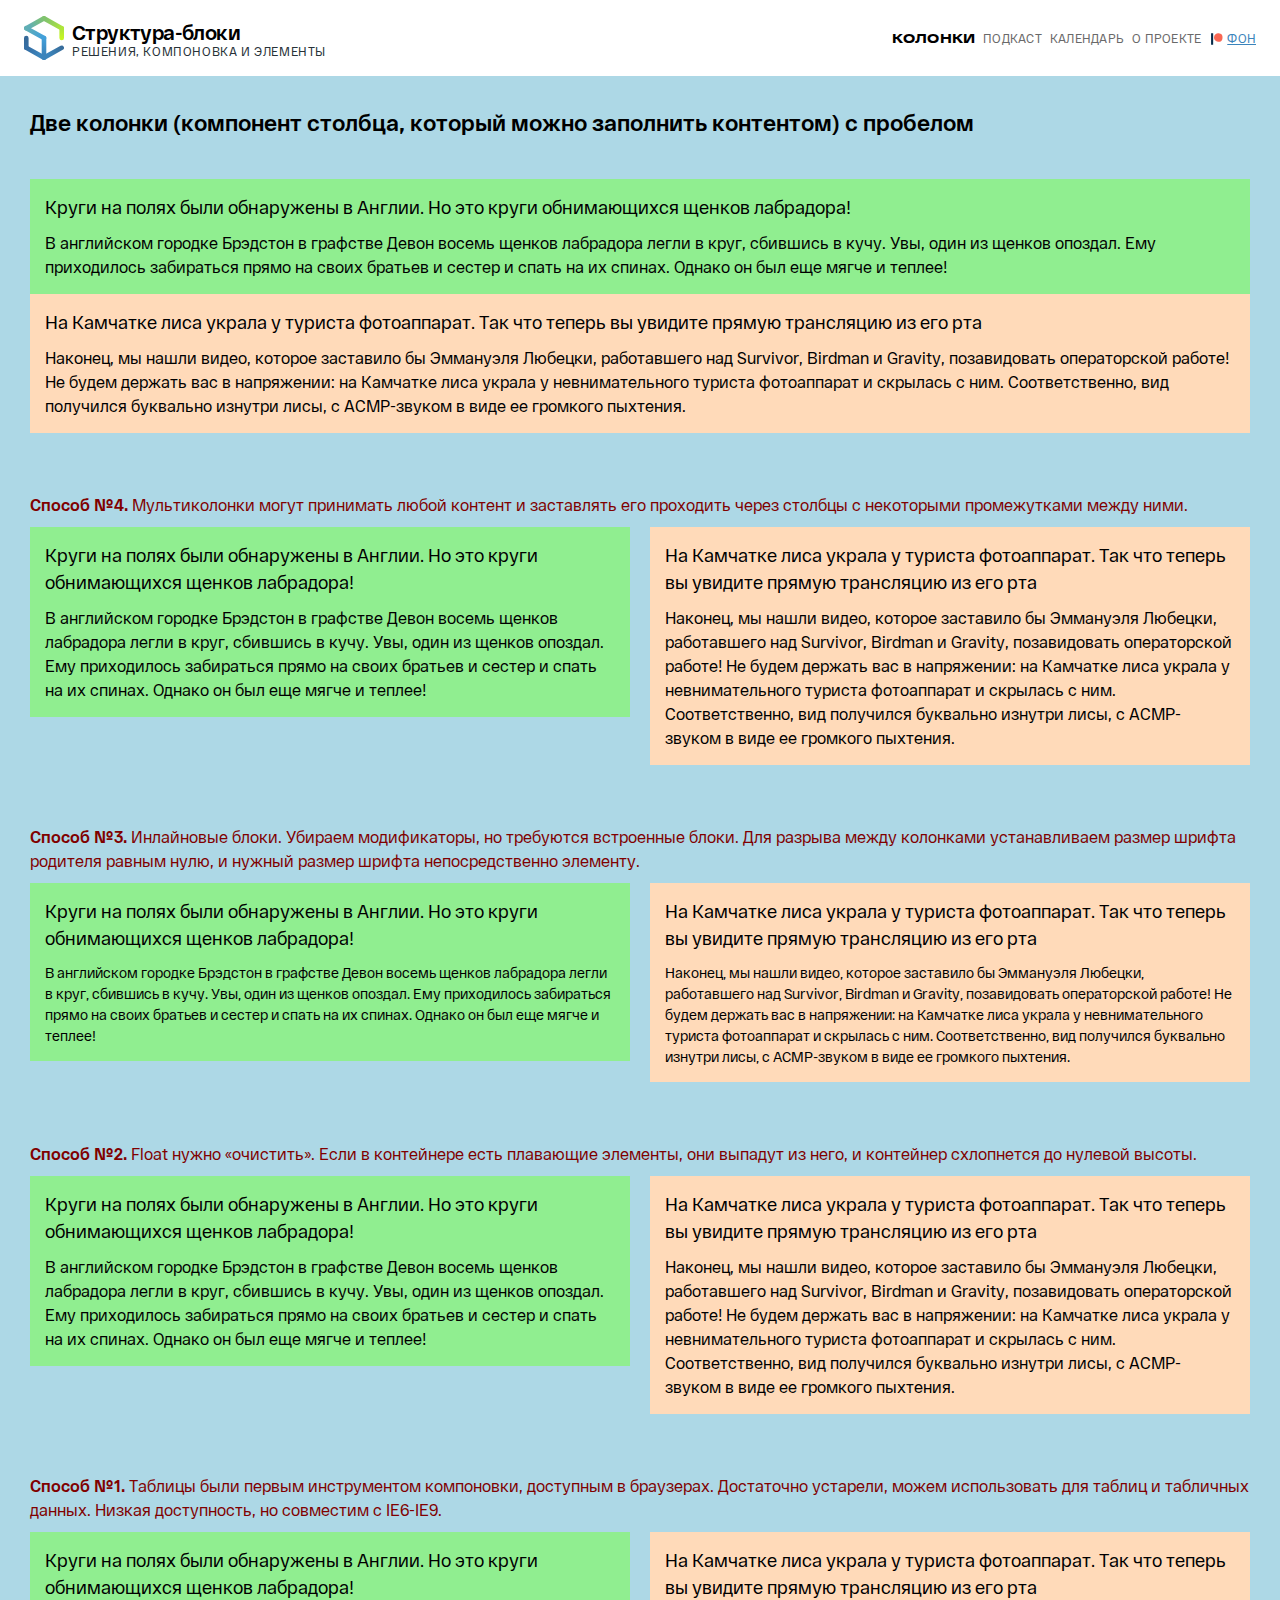
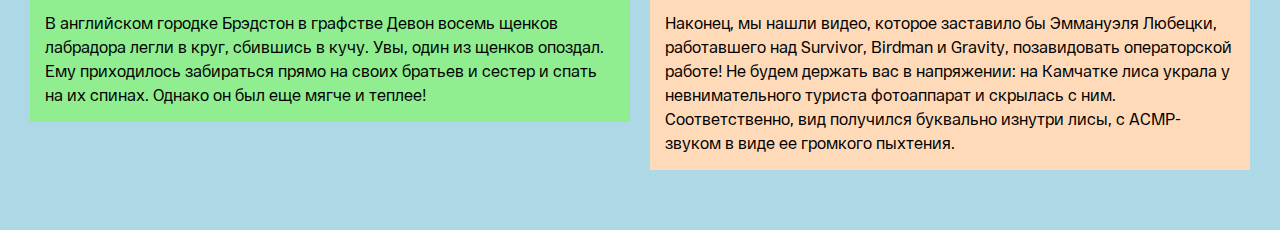
==== index.html @ 80baf955 "Add columns-multi" ====
<!DOCTYPE html>
<html lang="ru" class="page">

<head>
   <meta charset="UTF-8">
   <meta http-equiv="X-UA-Compatible" content="IE=edge">
   <meta name="viewport" content="width=device-width, initial-scale=1.0">
   <title>Структура и блоки</title>
   <link rel="stylesheet" href="./css/fonts.css">
   <link rel="stylesheet" href="./css/base.css">
   <link rel="stylesheet" href="./css/mobile.css" media="(max-width: 767.98px)">
   <link rel="stylesheet" href="./css/tablet.css" media="(min-width: 768px) and (max-width: 1023.98px)">
   <link rel="stylesheet" href="./css/desktop.css" media="(min-width: 1024px)">
</head>

<body class="page__body">
   <header class="header">
      <div class="header__logo logo">
         <img class="logo__image" src="images/logo.svg" width="40" height="44">
         <p class="logo__title">Структура-блоки</p>
         <p class="logo__tagline">Решения, компоновка и элементы</p>
      </div>
      <nav class="header__menu menu">
         <button class="menu__button menu__button--open" type="button" aria-expanded="false" aria-controls="menu__list">
            <svg class="menu__icon" aria-hidden="true" width="32" height="32">
               <use class="menu__icon-menu" href="images/sprite.svg#menu"></use>
               <use class="menu__icon-cross" href="images/sprite.svg#cross"></use>
            </svg>
         </button>
         <ul class="menu__list menu__list--open" id="menu__list" role="list">
            <li class="menu__item">
               <p class="menu__link menu__link--desc menu__link--inactive">Для мобильного меню используется сетка Grid (gap, выстраивание в колонку)
                  и абсолютное позиционирование (шапка и меню не мешают друг другу, z-index); контент скрывается тенью; иконка открытого и
                  закрытого меню из svg-sprite подключается двумя тегами "use"; капсулирование стилей на базовые и тип экрана (избегаем импорта, подгружаем только необходимые)</p>
            </li>
            <li class="menu__item">
               <a class="menu__link menu__link--current" href>Колонки</a>
            </li>
            <li class="menu__item">
               <a class="menu__link menu__link--inactive">Подкаст</a>
            </li>
            <li class="menu__item">
               <a class="menu__link menu__link--inactive">Календарь</a>
            </li>
            <li class="menu__item">
               <a class="menu__link menu__link--inactive">О проекте</a>
            </li>
            <li class="menu__item">
               <a class="menu__link menu__link--patreon" href>Фон</a>
            </li>
         </ul>
      </nav>
   </header>

   <section class="columns-section">
      <h2 class="columns-section__title title">Две колонки (компонент столбца, который можно заполнить контентом) с пробелом</h2>
      <div class="columns-section__box  box">
         <p class="box__description"></p>
         <div class="box__content columns">
            <div class="columns__item columns__item--first">
               <article class="news news--first">
                  <h4 class="news__title">Круги на полях были обнаружены в Англии. Но это круги обнимающихся щенков лабрадора!</h4>
                  <p class="news__lead">В английском городке Брэдстон в графстве Девон восемь щенков лабрадора легли в круг, сбившись в кучу. Увы, один из щенков опоздал. Ему приходилось забираться прямо на своих братьев и сестер и спать на их спинах. Однако он был еще мягче и теплее!</p>
               </article>
            </div>
            <div class="columns__item columns__item--second">
               <article class="news news--second">
                  <h4 class="news__title">На Камчатке лиса украла у туриста фотоаппарат. Так что теперь вы увидите прямую трансляцию из его рта</h4>
                  <p class="news__lead">Наконец, мы нашли видео, которое заставило бы Эммануэля Любецки, работавшего над Survivor, Birdman и Gravity, позавидовать операторской работе! Не будем держать вас в напряжении: на Камчатке лиса украла у невнимательного туриста фотоаппарат и скрылась с ним. Соответственно, вид получился буквально изнутри лисы, с АСМР-звуком в виде ее громкого пыхтения.</p>
               </article>
            </div>
         </div>
      </div>
      <div class="columns-section__box  box">
         <p class="box__description"><span>Способ №4.</span> Мультиколонки могут принимать любой контент и заставлять его проходить через столбцы с некоторыми промежутками между ними.</p>
         <div class="box__content columns-multi">
            <div class="columns-multi__item">
               <article class="news news--first">
                  <h4 class="news__title">Круги на полях были обнаружены в Англии. Но это круги обнимающихся щенков лабрадора!</h4>
                  <p class="news__lead">В английском городке Брэдстон в графстве Девон восемь щенков лабрадора легли в круг, сбившись в кучу. Увы, один из щенков опоздал. Ему приходилось забираться прямо на своих братьев и сестер и спать на их спинах. Однако он был еще мягче и теплее!</p>
               </article>
            </div>
            <div class="columns-multi__item">
               <article class="news news--second">
                  <h4 class="news__title">На Камчатке лиса украла у туриста фотоаппарат. Так что теперь вы увидите прямую трансляцию из его рта</h4>
                  <p class="news__lead">Наконец, мы нашли видео, которое заставило бы Эммануэля Любецки, работавшего над Survivor, Birdman и Gravity, позавидовать операторской работе! Не будем держать вас в напряжении: на Камчатке лиса украла у невнимательного туриста фотоаппарат и скрылась с ним. Соответственно, вид получился буквально изнутри лисы, с АСМР-звуком в виде ее громкого пыхтения.</p>
               </article>
            </div>
         </div>
      </div>
      <div class="columns-section__box  box">
         <p class="box__description"><span>Способ №3.</span> Инлайновые блоки. Убираем модификаторы, но требуются встроенные блоки. Для разрыва между колонками устанавливаем размер шрифта родителя равным нулю, и нужный размер шрифта непосредственно элементу.</p>
         <div class="box__content columns-inline">
            <div class="columns-inline__item">
               <article class="news news--first">
                  <h4 class="news__title">Круги на полях были обнаружены в Англии. Но это круги обнимающихся щенков лабрадора!</h4>
                  <p class="news__lead">В английском городке Брэдстон в графстве Девон восемь щенков лабрадора легли в круг, сбившись в кучу. Увы, один из щенков опоздал. Ему приходилось забираться прямо на своих братьев и сестер и спать на их спинах. Однако он был еще мягче и теплее!</p>
               </article>
            </div>
            <div class="columns-inline__item">
               <article class="news news--second">
                  <h4 class="news__title">На Камчатке лиса украла у туриста фотоаппарат. Так что теперь вы увидите прямую трансляцию из его рта</h4>
                  <p class="news__lead">Наконец, мы нашли видео, которое заставило бы Эммануэля Любецки, работавшего над Survivor, Birdman и Gravity, позавидовать операторской работе! Не будем держать вас в напряжении: на Камчатке лиса украла у невнимательного туриста фотоаппарат и скрылась с ним. Соответственно, вид получился буквально изнутри лисы, с АСМР-звуком в виде ее громкого пыхтения.</p>
               </article>
            </div>
         </div>
      </div>
      <div class="columns-section__box  box">
         <p class="box__description"><span>Способ №2.</span> Float нужно «очистить». Если в контейнере есть плавающие элементы, они выпадут из него, и контейнер схлопнется до нулевой высоты.</p>
         <div class="box__content columns-float">
            <div class="columns-float__item columns-float__item--first">
               <article class="news news--first">
                  <h4 class="news__title">Круги на полях были обнаружены в Англии. Но это круги обнимающихся щенков лабрадора!</h4>
                  <p class="news__lead">В английском городке Брэдстон в графстве Девон восемь щенков лабрадора легли в круг, сбившись в кучу. Увы, один из щенков опоздал. Ему приходилось забираться прямо на своих братьев и сестер и спать на их спинах. Однако он был еще мягче и теплее!</p>
               </article>
            </div>
            <div class="columns-float__item columns-float__item--second">
               <article class="news news--second">
                  <h4 class="news__title">На Камчатке лиса украла у туриста фотоаппарат. Так что теперь вы увидите прямую трансляцию из его рта</h4>
                  <p class="news__lead">Наконец, мы нашли видео, которое заставило бы Эммануэля Любецки, работавшего над Survivor, Birdman и Gravity, позавидовать операторской работе! Не будем держать вас в напряжении: на Камчатке лиса украла у невнимательного туриста фотоаппарат и скрылась с ним. Соответственно, вид получился буквально изнутри лисы, с АСМР-звуком в виде ее громкого пыхтения.</p>
               </article>
            </div>
         </div>
      </div>
      <div class="columns-section__box box">
         <p class="box__description"><span>Способ №1.</span> Таблицы были первым инструментом компоновки, доступным в браузерах. Достаточно устарели, можем использовать для таблиц и табличных данных. Низкая доступность, но совместим с IE6-IE9.</p>
         <table class="box__content columns-table">
            <tr>
               <td class="columns-table__item columns-table__item--first">
                  <!-- Left -->
                  <article class="news news--first">
                     <h4 class="news__title">Круги на полях были обнаружены в Англии. Но это круги обнимающихся щенков лабрадора!</h4>
                     <p class="news__lead">В английском городке Брэдстон в графстве Девон восемь щенков лабрадора легли в круг, сбившись в кучу. Увы, один из щенков опоздал. Ему приходилось забираться прямо на своих братьев и сестер и спать на их спинах. Однако он был еще мягче и теплее!</p>
                  </article>
               </td>
               <td class="columns-table__item columns-table__item--second">
                  <!-- Right -->
                  <article class="news news--second">
                     <h4 class="news__title">На Камчатке лиса украла у туриста фотоаппарат. Так что теперь вы увидите прямую трансляцию из его рта</h4>
                     <p class="news__lead">Наконец, мы нашли видео, которое заставило бы Эммануэля Любецки, работавшего над Survivor, Birdman и Gravity, позавидовать операторской работе! Не будем держать вас в напряжении: на Камчатке лиса украла у невнимательного туриста фотоаппарат и скрылась с ним. Соответственно, вид получился буквально изнутри лисы, с АСМР-звуком в виде ее громкого пыхтения.</p>
                  </article>
               </td>
            </tr>
         </table>
      </div>
   </section>

   <script>
      (() => {
         const menuButton = document.querySelector('.menu__button');
         const menuList = document.querySelector('.menu__list');

         menuButton.addEventListener('click', () => {
            let expanded = menuButton.getAttribute('aria-expanded') === 'true' || 'false';
            menuButton.setAttribute('aria-expanded', !expanded);
            menuButton.classList.toggle('menu__button--open');
            menuList.classList.toggle('menu__list--open');
         });
      })();
   </script>
</body>

</html>
---- css/fonts.css ----
/* Dewi Regular (Latin) */

@font-face {
   font-family: 'Dewi';
   font-style: normal;
   font-weight: normal;
   font-display: swap;
   src: url('../fonts/dewi/regular-latin.woff2') format('woff2');
   unicode-range: U+0000-00FF, U+0131, U+0152-0153, U+02BB-02BC, U+02C6, U+02DA, U+02DC, U+2000-206F, U+2074, U+20AC, U+2122, U+2191, U+2193, U+2212, U+2215, U+FEFF, U+FFFD;
}

/* Dewi Regular (Latin Extended) */

@font-face {
   font-family: 'Dewi';
   font-style: normal;
   font-weight: normal;
   font-display: swap;
   src: url('../fonts/dewi/regular-latin-extended.woff2') format('woff2');
   unicode-range: U+0100-024F, U+0259, U+1E00-1EFF, U+2020, U+20A0-20AB, U+20AD-20CF, U+2113, U+2C60-2C7F, U+A720-A7FF;
}

/* Dewi Regular (Cyrillic) */

@font-face {
   font-family: 'Dewi';
   font-style: normal;
   font-weight: normal;
   font-display: swap;
   src: url('../fonts/dewi/regular-cyrillic.woff2') format('woff2');
   unicode-range: U+0400-045F, U+0490-0491, U+04B0-04B1, U+2116;
}

/* Dewi Bold (Latin) */

@font-face {
   font-family: 'Dewi';
   font-style: normal;
   font-weight: bold;
   font-display: swap;
   src: url('../fonts/dewi/bold-latin.woff2') format('woff2');
   unicode-range: U+0000-00FF, U+0131, U+0152-0153, U+02BB-02BC, U+02C6, U+02DA, U+02DC, U+2000-206F, U+2074, U+20AC, U+2122, U+2191, U+2193, U+2212, U+2215, U+FEFF, U+FFFD;
}

/* Dewi Bold (Latin Extended) */

@font-face {
   font-family: 'Dewi';
   font-style: normal;
   font-weight: bold;
   font-display: swap;
   src: url('../fonts/dewi/bold-latin-extended.woff2') format('woff2');
   unicode-range: U+0100-024F, U+0259, U+1E00-1EFF, U+2020, U+20A0-20AB, U+20AD-20CF, U+2113, U+2C60-2C7F, U+A720-A7FF;
}

/* Dewi Bold (Cyrillic) */

@font-face {
   font-family: 'Dewi';
   font-style: normal;
   font-weight: bold;
   font-display: swap;
   src: url('../fonts/dewi/bold-cyrillic.woff2') format('woff2');
   unicode-range: U+0400-045F, U+0490-0491, U+04B0-04B1, U+2116;
}

/* Dewi Italic (Latin) */

@font-face {
   font-family: 'Dewi';
   font-style: italic;
   font-weight: normal;
   font-display: swap;
   src: url('../fonts/dewi/italic-latin.woff2') format('woff2');
   unicode-range: U+0000-00FF, U+0131, U+0152-0153, U+02BB-02BC, U+02C6, U+02DA, U+02DC, U+2000-206F, U+2074, U+20AC, U+2122, U+2191, U+2193, U+2212, U+2215, U+FEFF, U+FFFD;
}

/* Dewi Italic (Latin Extended) */

@font-face {
   font-family: 'Dewi';
   font-style: italic;
   font-weight: normal;
   font-display: swap;
   src: url('../fonts/dewi/italic-latin-extended.woff2') format('woff2');
   unicode-range: U+0100-024F, U+0259, U+1E00-1EFF, U+2020, U+20A0-20AB, U+20AD-20CF, U+2113, U+2C60-2C7F, U+A720-A7FF;
}

/* Dewi Italic (Cyrillic) */

@font-face {
   font-family: 'Dewi';
   font-style: italic;
   font-weight: normal;
   font-display: swap;
   src: url('../fonts/dewi/italic-cyrillic.woff2') format('woff2');
   unicode-range: U+0400-045F, U+0490-0491, U+04B0-04B1, U+2116;
}

/* Dewi Expanded Regular (Latin) */

@font-face {
   font-family: 'Dewi Expanded';
   font-style: normal;
   font-weight: normal;
   font-display: swap;
   src: url('../fonts/dewi-expanded/regular-latin.woff2') format('woff2');
   unicode-range: U+0000-00FF, U+0131, U+0152-0153, U+02BB-02BC, U+02C6, U+02DA, U+02DC, U+2000-206F, U+2074, U+20AC, U+2122, U+2191, U+2193, U+2212, U+2215, U+FEFF, U+FFFD;
}

/* Dewi Expanded Regular (Latin Extended) */

@font-face {
   font-family: 'Dewi Expanded';
   font-style: normal;
   font-weight: normal;
   font-display: swap;
   src: url('../fonts/dewi-expanded/regular-latin-extended.woff2') format('woff2');
   unicode-range: U+0100-024F, U+0259, U+1E00-1EFF, U+2020, U+20A0-20AB, U+20AD-20CF, U+2113, U+2C60-2C7F, U+A720-A7FF;
}

/* Dewi Expanded Regular (Cyrillic) */

@font-face {
   font-family: 'Dewi Expanded';
   font-style: normal;
   font-weight: normal;
   font-display: swap;
   src: url('../fonts/dewi-expanded/regular-cyrillic.woff2') format('woff2');
   unicode-range: U+0400-045F, U+0490-0491, U+04B0-04B1, U+2116;
}

/* Dewi Expanded Bold (Latin) */

@font-face {
   font-family: 'Dewi Expanded';
   font-style: normal;
   font-weight: bold;
   font-display: swap;
   src: url('../fonts/dewi-expanded/bold-latin.woff2') format('woff2');
   unicode-range: U+0000-00FF, U+0131, U+0152-0153, U+02BB-02BC, U+02C6, U+02DA, U+02DC, U+2000-206F, U+2074, U+20AC, U+2122, U+2191, U+2193, U+2212, U+2215, U+FEFF, U+FFFD;
}

/* Dewi Expanded Bold (Latin Extended) */

@font-face {
   font-family: 'Dewi Expanded';
   font-style: normal;
   font-weight: bold;
   font-display: swap;
   src: url('../fonts/dewi-expanded/bold-latin.woff2') format('woff2');
   unicode-range: U+0100-024F, U+0259, U+1E00-1EFF, U+2020, U+20A0-20AB, U+20AD-20CF, U+2113, U+2C60-2C7F, U+A720-A7FF;
}

/* Dewi Expanded Bold (Cyrillic) */

@font-face {
   font-family: 'Dewi Expanded';
   font-style: normal;
   font-weight: bold;
   font-display: swap;
   src: url('../fonts/dewi-expanded/bold-cyrillic.woff2') format('woff2');
   unicode-range: U+0400-045F, U+0490-0491, U+04B0-04B1, U+2116;
}

/* Rostin Regular (Latin) */

@font-face {
   font-family: 'Rostin';
   font-style: normal;
   font-weight: normal;
   font-display: swap;
   src: url('../fonts/rostin/regular-latin.woff2') format('woff2');
   unicode-range: U+0000-00FF, U+0131, U+0152-0153, U+02BB-02BC, U+02C6, U+02DA, U+02DC, U+2000-206F, U+2074, U+20AC, U+2122, U+2191, U+2193, U+2212, U+2215, U+FEFF, U+FFFD;
}

/* Rostin Regular (Latin Extended) */

@font-face {
   font-family: 'Rostin';
   font-style: normal;
   font-weight: normal;
   font-display: swap;
   src: url('../fonts/rostin/regular-latin-extended.woff2') format('woff2');
   unicode-range: U+0100-024F, U+0259, U+1E00-1EFF, U+2020, U+20A0-20AB, U+20AD-20CF, U+2113, U+2C60-2C7F, U+A720-A7FF;
}

/* Rostin Regular (Cyrillic) */

@font-face {
   font-family: 'Rostin';
   font-style: normal;
   font-weight: normal;
   font-display: swap;
   src: url('../fonts/rostin/regular-cyrillic.woff2') format('woff2');
   unicode-range: U+0400-045F, U+0490-0491, U+04B0-04B1, U+2116;
}
---- css/base.css ----
/* Обнуление и общие стили */
*,
*::after,
*::before {
   padding: 0;
   margin: 0;
   border: 0;
   box-sizing: border-box;
}

ul[role='list'],
ol[role='list'] {
   list-style: none;
}

h1,
h2,
h3,
h4,
h5,
h6 {
   font: inherit;
   /* Избегаем переполнения текста, разрешаем жесткий перенос */
   overflow-wrap: break-word;
}

p {
   overflow-wrap: break-word;
   /* используем дефисы */
   /* hyphens: auto; */
}

a {
   font: inherit;
   color: inherit;
}

a,
a:visited,
a:hover {
   /* text-decoration: none; */
}

:focus,
:active,
a:focus,
a:active {
   outline: none;
}

nav,
footer,
header,
aside {
   display: block;
}

input,
button,
textarea,
select {
   font: inherit;
   color: inherit;
   background-color: transparent;
}

input::-ms-clear {
   display: none;
}

img,
picture,
video,
canvas,
svg {
   display: block;
   max-width: 100%;
   height: auto;
}

img {
   vertical-align: top;
}

button,
input[type="submit"] {
   display: inline-block;
   box-shadow: none;
   background-color: transparent;
   background: none;
   cursor: pointer;
}

button,
label {
   cursor: pointer;
}

button::-moz-focus-inner {
   padding: 0;
   border: 0;
}

.page,
.page__body {
   height: 100%;
}

.page {
   /* Управление высотой строки, критерии WCAG для «основного» текста (см. стр.11) */
   /* line-height: calc(1em + 0.5rem); */
   line-height: 1.5;
   /* Улучшить рендеринг текста (отключаем субпиксельное сглаживание в Chrome и Safari) */
   -webkit-font-smoothing: antialiased;

   font-family: 'Dewi', sans-serif;
   font-weight: 400;
}

.page:focus-within {
   scroll-behavior: smooth;
}

/* .page__body {
  padding: 0px 15px;
   font-size: 16px;
   background-color: rgb(247, 239, 233);
   color: #2e2f34;
} */

/* body._lock {
   overflow: hidden;
} */

/* если нужно скрыть объект, но оставить доступным для скрин-ридеров */
/* .visually-hidden {
   position: absolute;
   width: 1px;
   height: 1px;
   margin: -1px;
   padding: 0;
   overflow: hidden;
   bottom: 0;
   clip: rect(0 0 0 0);
} /*

/* .hide {
   display: none;
} /*

/* .wrapper {
   min-height: 100%;
   overflow: hidden;
   display: flex;
   flex-direction: column;
} */

/* [class*="__container"] {
   max-width: 1190px;
   margin: 0 auto;
   padding: 0px 15px;
} */

/* Переменные */

:root {
   --basic-black: #000000;
   --basic-dark: #273238;
   --basic-semi-light: #696969;
   --basic-neutral: #b1b3b6;
   --basic-light: #e9eaeb;
   --basic-white: #ffffff;

   --special-extra-dark: #386d9b;
   --special-dark: #3b84bb;
   --special-dark-10a: rgb(59, 132, 187, 0.1);
   --special-semi-dark: #42a8da;
   --special-neutral: #61afb4;
   --special-semi-light: #81c36d;
   --special-light: #afe63a;
   --special-extra-light: #c6f523;
}

/* Базовые стили элементов */
.header {
   padding-top: 16px;
   padding-bottom: 16px;
   display: grid;
}

/* =------ logo --------------------------------------= */
.logo {
   display: grid;
   grid-template-columns: min-content 1fr;
   column-gap: 8px;
   line-height: 1;
}

.logo__image {
   width: 40px;
   height: 44px;
   max-width: none;
}

.logo__title {
   font-weight: 700;
   font-size: 20px;
   letter-spacing: -0.03em;
   color: var(--basic-black, #000000);
}

.logo__tagline {
   font-size: 12px;
   letter-spacing: 0.05em;
   text-transform: uppercase;
   color: var(--basic-dark, #273238);
}

/* =------ nav --------------------------------------= */
.menu__list {
   font-size: 12px;
}

.menu__item {
   letter-spacing: 0.02em;
   text-transform: uppercase;
}

.menu__link {
   color: var(--special-dark, #3B84BB);
}

.menu__link:hover {
   text-decoration-line: underline;
   color: var(--special-neutral, #61AFB4);
}

.menu__link--desc {
   display: none;
   text-transform: none;
   cursor: none;
   pointer-events: none;
}

.menu__link--current {
   font-family: 'Dewi Expanded', sans-serif;
   font-weight: 900;
   text-decoration: none;
   color: var(--basic-black, #000000);
}

.menu__link--inactive {
   color: var(--basic-semi-light, #696969);
}

.menu__link--patreon {
   position: relative;
   padding-left: 18px;
}

.menu__link--patreon::before {
   margin-top: 2px;
   position: absolute;
   margin-left: -18px;
   width: 16px;
   height: 16px;
   content: url('../../images/patreon.svg');
}

/* =------ title --------------------------------------= */
.title {
   padding: 15px;
   font-size: 22px;
   font-weight: 700;
}

/* =------ news --------------------------------------= */

.news {}

.news--first {
   background-color: lightgreen;
}

.news__title {
   padding: 15px 15px 10px;
   font-size: 18px;
}

.news__lead {
   padding: 0 15px 15px;
}

.news--second {
   background-color: peachpuff;
}

@media (width > 736px) {
   .logo__image {
      grid-row: span 2;
   }

   .logo__title {
      align-self: end;
   }

   .logo__tagline {
      align-self: center;
   }

   .menu__button {
      display: none;
   }

   .menu__list {
      display: grid;
      grid-auto-flow: column;
      column-gap: 8px;
   }

   .header {
      padding-left: 24px;
      padding-right: 24px;
      grid-template-columns: max-content max-content;
      justify-content: space-between;
   }

   .header__menu {
      align-self: center;
   }
}

/* ======= COLUMNS-SECTION ===================================================================================== */
.columns-section {
   margin: auto;
   padding: 15px;
   background-color: lightblue;
}

.columns-section__title {}

.columns-section__box {
   margin-bottom: 30px;
}

.columns-section__box {}

.box {
   padding: 15px;
}

.box__description {
   margin-bottom: 10px;
   color: maroon;
}

.box__description span {
   font-weight: 700;
}

.box__content {}

.columns {}

.columns__item {}

.columns__item--first {}

.columns__item--second {}

/* =------ columns-multi --------------------------------------= */
.columns-multi {
   columns: 2;
   column-gap: 20px;
}

.columns-multi__item {
   /* чтобы контент не перетекал из одного столбца в другой */
   break-inside: avoid;
}

/* =------ columns-inline --------------------------------------= */
.columns-inline {
   word-spacing: 20px;
   font-size: 0;
}

.columns-inline__item {
   display: inline-block;
   width: calc(50% - 10px);
   vertical-align: top;
   word-spacing: normal;
   font-size: 14px;
}

/* =------ columns-float --------------------------------------= */
.columns-float {
   /* overflow: hidden; содержимое может обрезаться*/
   display: flow-root;
}

.columns-float__item {
   width: calc(50% - 10px);
}

.columns-float__item--first {
   float: left;
}

.columns-float__item--second {
   float: right;
}

/* =------ columns-table --------------------------------------= */

.columns-table {
   border-collapse: collapse;
}

.columns-table__item {
   width: 50%;
   vertical-align: top;
}

.columns-table__item--first {
   padding-right: 10px;
}

.columns-table__item--second {
   padding-left: 10px;
}
---- css/mobile.css ----
@media (width <=736px) {
   .menu {
      display: grid;
   }

   .menu__button {
      margin-top: 24px;
      margin-right: 16px;
      justify-self: end;
      z-index: 1;
   }

   .menu__icon {
      stroke: var(--basic-black, #000000);
   }

   .menu__icon:hover {
      stroke: var(--special-neutral, #61afb4);
   }

   .menu__icon-menu,
   .menu__link--desc,
   .menu__button--open .menu__icon-cross {
      display: block;
   }

   .menu__icon-cross,
   .menu__button--open .menu__icon-menu {
      display: none;
   }

   .menu__list {
      padding: 12px 64px 24px;
      display: none;
      row-gap: 8px;
      background-color: var(--basic-white, #fff);
      box-shadow: 0 50vh 0 50vh var(--special-dark-10a, rgb(59, 132, 187, 0.1));
   }

   .menu__list--open {
      display: grid;
   }

   .menu__link--patreon {
      margin-left: -18px;
   }

   .header {
      padding-left: 16px;
      padding-right: 16px;
   }

   .header__menu {
      position: absolute;
      top: 0;
      left: 0;
      right: 0;
   }

   .header__logo {
      z-index: 1;
   }
}

@media (width <=736px) {
   .logo__title {
      align-self: center;
   }

   .logo__tagline {
      display: none;
   }
}
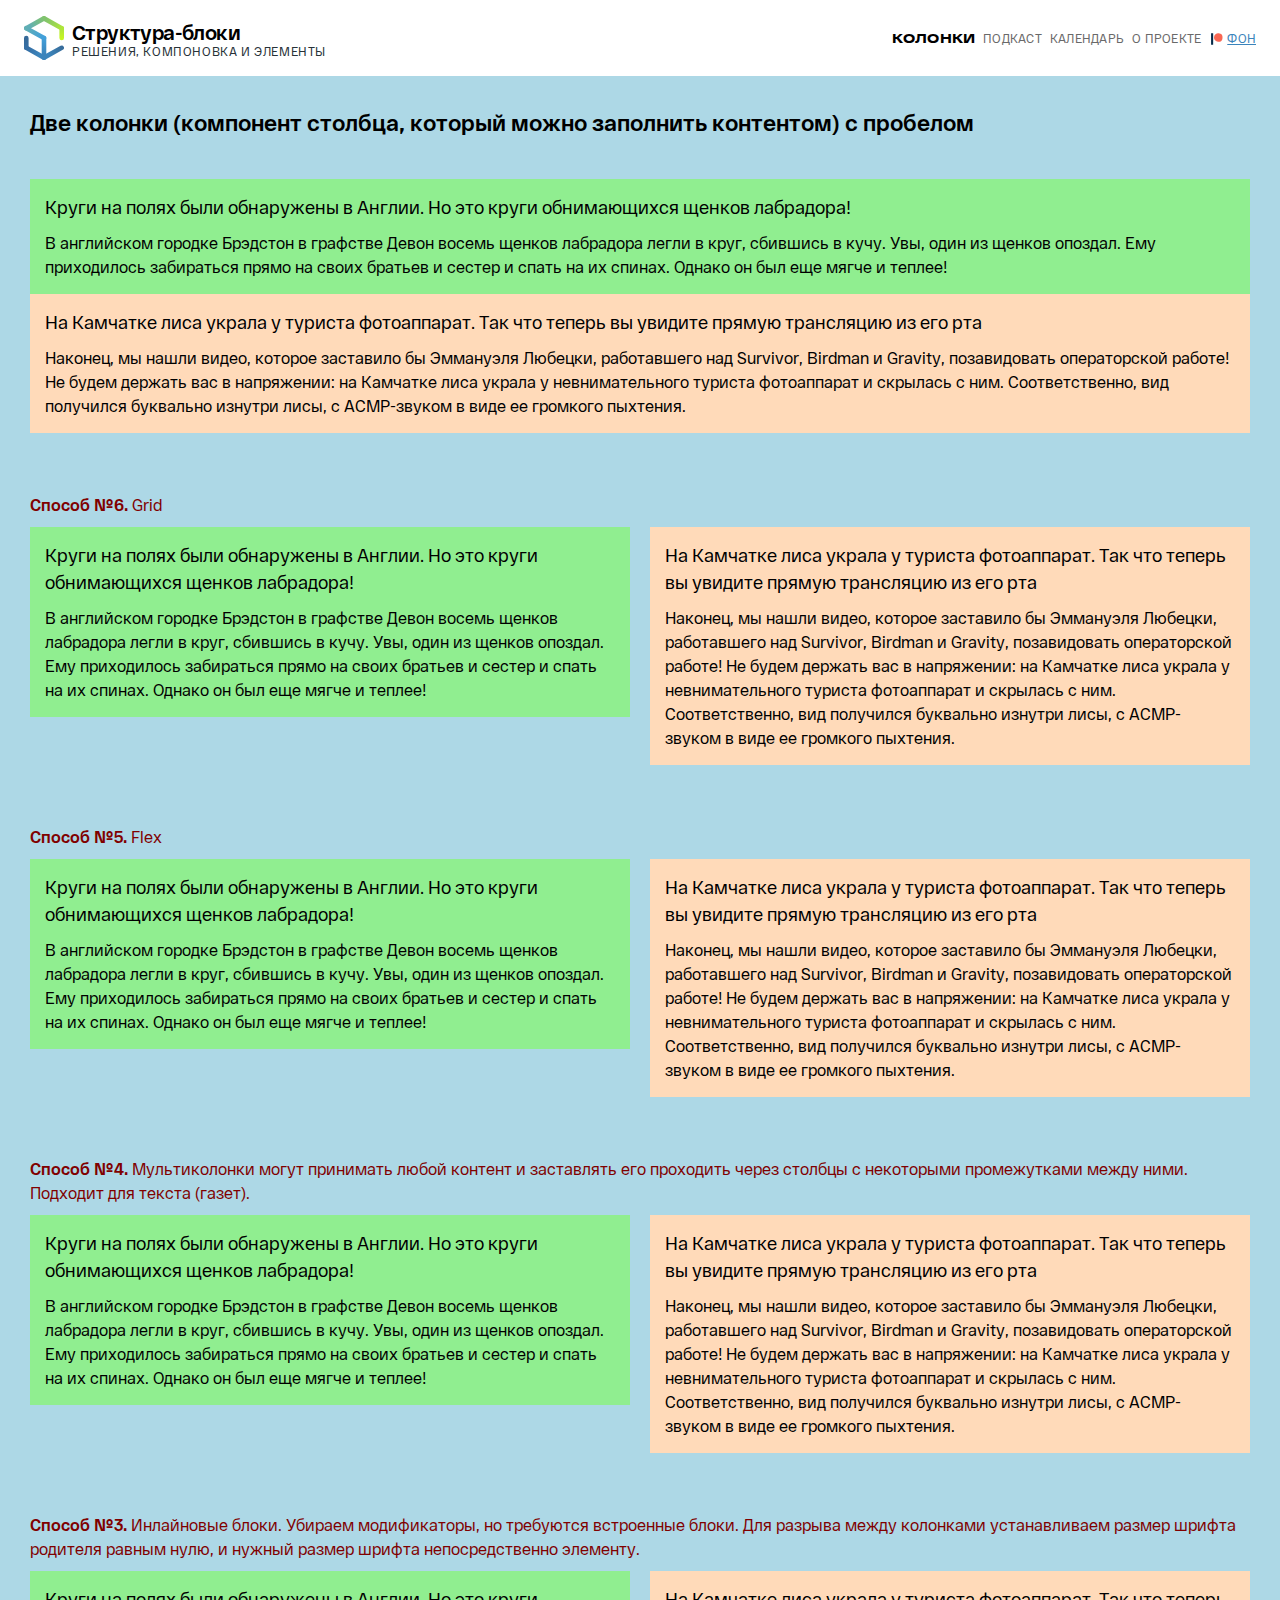
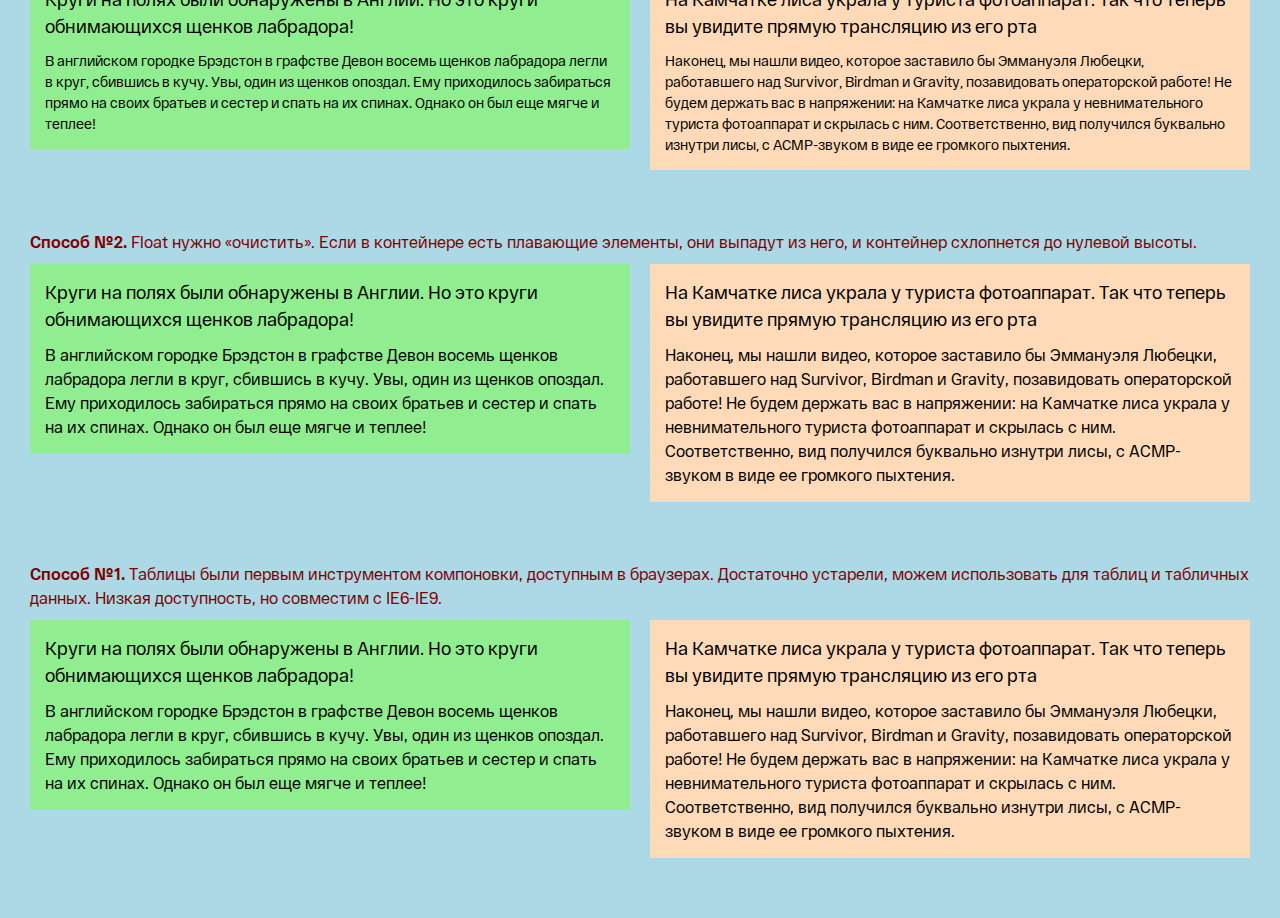
==== commit 9c2c331c: "Add columns-flex, columns-grid" ====
--- a/index.html
+++ b/index.html
@@ -72,7 +72,41 @@
          </div>
       </div>
       <div class="columns-section__box  box">
-         <p class="box__description"><span>Способ №4.</span> Мультиколонки могут принимать любой контент и заставлять его проходить через столбцы с некоторыми промежутками между ними.</p>
+         <p class="box__description"><span>Способ №6.</span> Grid </p>
+         <div class="box__content columns-flex">
+            <div class="columns-flex__item">
+               <article class="news news--first">
+                  <h4 class="news__title">Круги на полях были обнаружены в Англии. Но это круги обнимающихся щенков лабрадора!</h4>
+                  <p class="news__lead">В английском городке Брэдстон в графстве Девон восемь щенков лабрадора легли в круг, сбившись в кучу. Увы, один из щенков опоздал. Ему приходилось забираться прямо на своих братьев и сестер и спать на их спинах. Однако он был еще мягче и теплее!</p>
+               </article>
+            </div>
+            <div class="columns-flex__item">
+               <article class="news news--second">
+                  <h4 class="news__title">На Камчатке лиса украла у туриста фотоаппарат. Так что теперь вы увидите прямую трансляцию из его рта</h4>
+                  <p class="news__lead">Наконец, мы нашли видео, которое заставило бы Эммануэля Любецки, работавшего над Survivor, Birdman и Gravity, позавидовать операторской работе! Не будем держать вас в напряжении: на Камчатке лиса украла у невнимательного туриста фотоаппарат и скрылась с ним. Соответственно, вид получился буквально изнутри лисы, с АСМР-звуком в виде ее громкого пыхтения.</p>
+               </article>
+            </div>
+         </div>
+      </div>
+      <div class="columns-section__box  box">
+         <p class="box__description"><span>Способ №5.</span> Flex </p>
+         <div class="box__content columns-flex">
+            <div class="columns-flex__item">
+               <article class="news news--first">
+                  <h4 class="news__title">Круги на полях были обнаружены в Англии. Но это круги обнимающихся щенков лабрадора!</h4>
+                  <p class="news__lead">В английском городке Брэдстон в графстве Девон восемь щенков лабрадора легли в круг, сбившись в кучу. Увы, один из щенков опоздал. Ему приходилось забираться прямо на своих братьев и сестер и спать на их спинах. Однако он был еще мягче и теплее!</p>
+               </article>
+            </div>
+            <div class="columns-flex__item">
+               <article class="news news--second">
+                  <h4 class="news__title">На Камчатке лиса украла у туриста фотоаппарат. Так что теперь вы увидите прямую трансляцию из его рта</h4>
+                  <p class="news__lead">Наконец, мы нашли видео, которое заставило бы Эммануэля Любецки, работавшего над Survivor, Birdman и Gravity, позавидовать операторской работе! Не будем держать вас в напряжении: на Камчатке лиса украла у невнимательного туриста фотоаппарат и скрылась с ним. Соответственно, вид получился буквально изнутри лисы, с АСМР-звуком в виде ее громкого пыхтения.</p>
+               </article>
+            </div>
+         </div>
+      </div>
+      <div class="columns-section__box  box">
+         <p class="box__description"><span>Способ №4.</span> Мультиколонки могут принимать любой контент и заставлять его проходить через столбцы с некоторыми промежутками между ними. Подходит для текста (газет).</p>
          <div class="box__content columns-multi">
             <div class="columns-multi__item">
                <article class="news news--first">
--- a/css/base.css
+++ b/css/base.css
@@ -368,6 +368,27 @@
 
 .columns__item--second {}
 
+/* =------ columns-grid --------------------------------------= */
+.columns-grid {
+   display: grid;
+   grid-template-columns: 1fr 1fr;
+   column-gap: 20px;
+}
+
+/* =------ columns-flex --------------------------------------= */
+.columns-flex {
+   display: flex;
+   /* column-gap: 20px; */
+   /* для улучшения кроссбраузерности */
+   justify-content: space-between;
+}
+
+.columns-flex__item {
+   /* width: 50%; */
+   /* для улучшения кроссбраузерности */
+   width: calc(50% - 10px);
+}
+
 /* =------ columns-multi --------------------------------------= */
 .columns-multi {
    columns: 2;
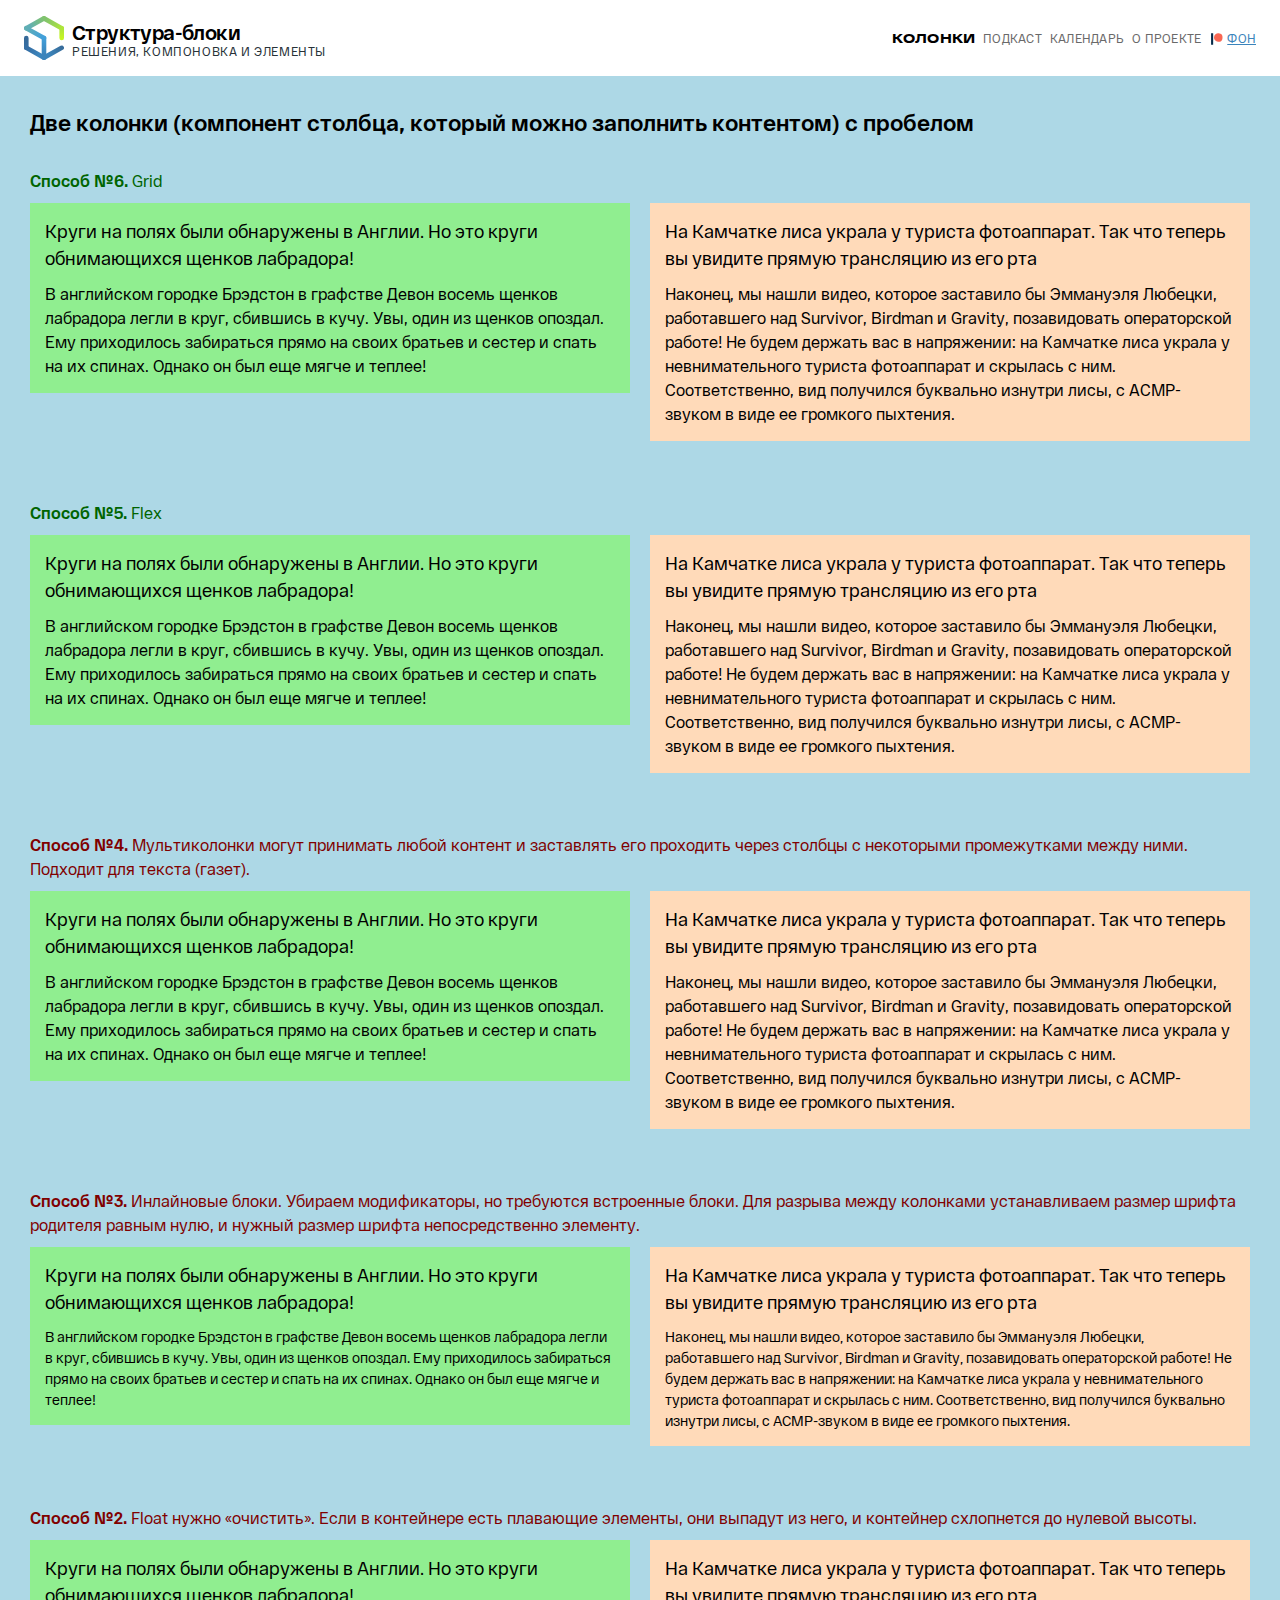
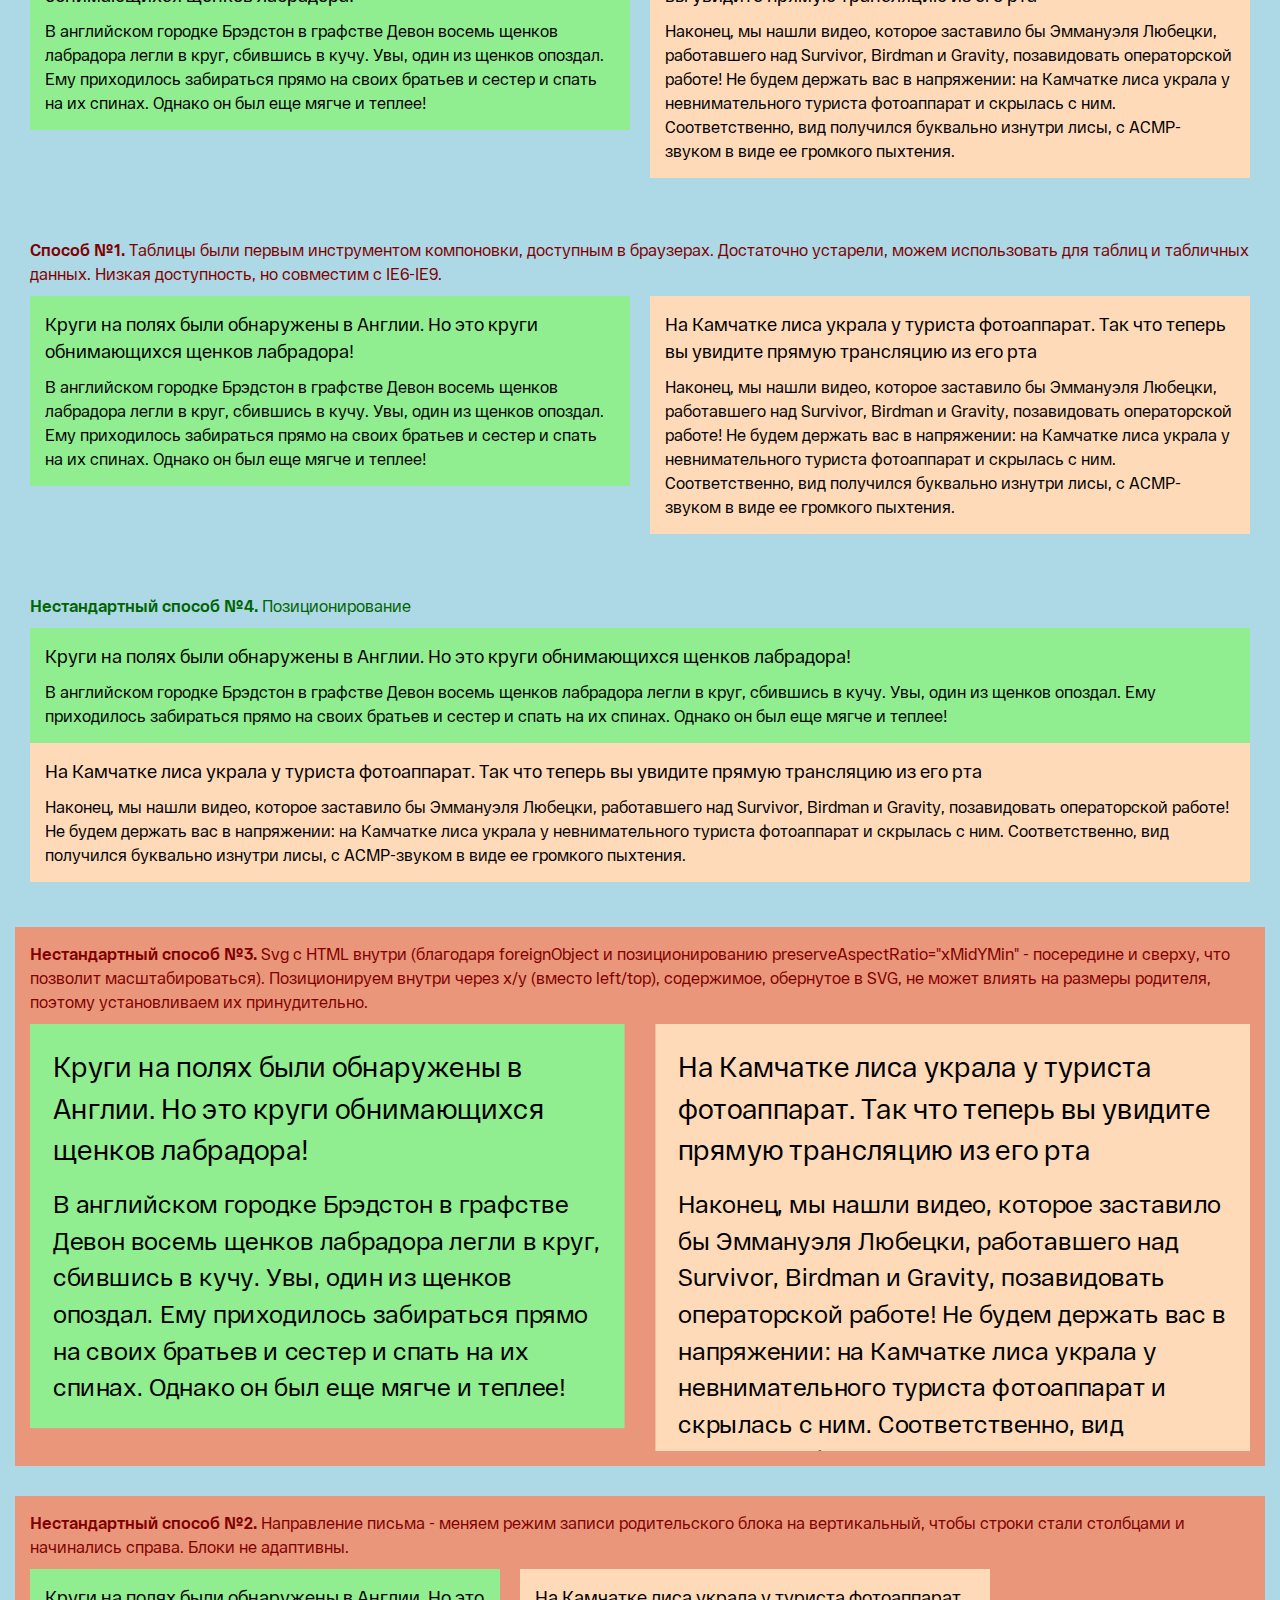
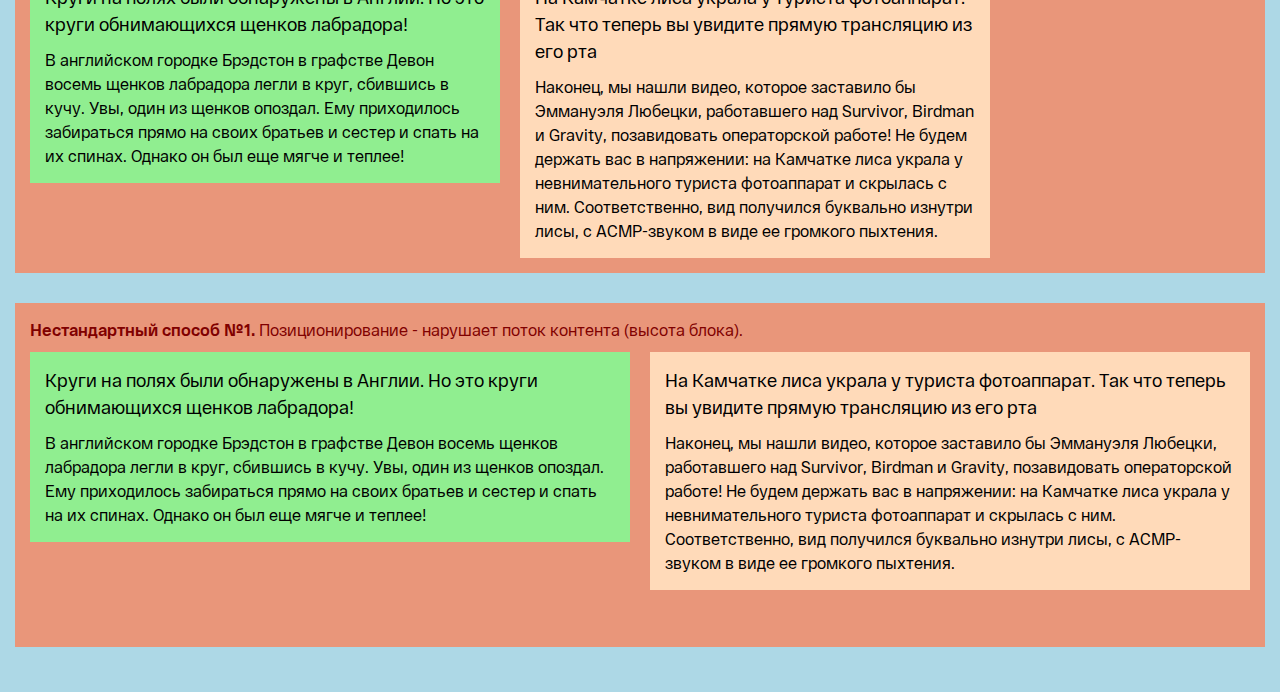
==== commit a3f72ddc: "Add columns-position, columns-svg, columns-writing" ====
--- a/index.html
+++ b/index.html
@@ -54,25 +54,9 @@
 
    <section class="columns-section">
       <h2 class="columns-section__title title">Две колонки (компонент столбца, который можно заполнить контентом) с пробелом</h2>
-      <div class="columns-section__box  box">
-         <p class="box__description"></p>
-         <div class="box__content columns">
-            <div class="columns__item columns__item--first">
-               <article class="news news--first">
-                  <h4 class="news__title">Круги на полях были обнаружены в Англии. Но это круги обнимающихся щенков лабрадора!</h4>
-                  <p class="news__lead">В английском городке Брэдстон в графстве Девон восемь щенков лабрадора легли в круг, сбившись в кучу. Увы, один из щенков опоздал. Ему приходилось забираться прямо на своих братьев и сестер и спать на их спинах. Однако он был еще мягче и теплее!</p>
-               </article>
-            </div>
-            <div class="columns__item columns__item--second">
-               <article class="news news--second">
-                  <h4 class="news__title">На Камчатке лиса украла у туриста фотоаппарат. Так что теперь вы увидите прямую трансляцию из его рта</h4>
-                  <p class="news__lead">Наконец, мы нашли видео, которое заставило бы Эммануэля Любецки, работавшего над Survivor, Birdman и Gravity, позавидовать операторской работе! Не будем держать вас в напряжении: на Камчатке лиса украла у невнимательного туриста фотоаппарат и скрылась с ним. Соответственно, вид получился буквально изнутри лисы, с АСМР-звуком в виде ее громкого пыхтения.</p>
-               </article>
-            </div>
-         </div>
-      </div>
-      <div class="columns-section__box  box">
-         <p class="box__description"><span>Способ №6.</span> Grid </p>
+
+      <div class="columns-section__box  box">
+         <p class="box__description box__description--green"><span>Способ №6.</span> Grid </p>
          <div class="box__content columns-flex">
             <div class="columns-flex__item">
                <article class="news news--first">
@@ -89,7 +73,7 @@
          </div>
       </div>
       <div class="columns-section__box  box">
-         <p class="box__description"><span>Способ №5.</span> Flex </p>
+         <p class="box__description box__description--green"><span>Способ №5.</span> Flex </p>
          <div class="box__content columns-flex">
             <div class="columns-flex__item">
                <article class="news news--first">
@@ -177,6 +161,75 @@
             </tr>
          </table>
       </div>
+
+      <div class="columns-section__box columns-section__box--tomato box">
+         <p class="box__description box__description--green"><span>Нестандартный способ №4.</span> Позиционирование </p>
+         <div class="box__content columns">
+            <div class="columns__item columns__item--first">
+               <article class="news news--first">
+                  <h4 class="news__title">Круги на полях были обнаружены в Англии. Но это круги обнимающихся щенков лабрадора!</h4>
+                  <p class="news__lead">В английском городке Брэдстон в графстве Девон восемь щенков лабрадора легли в круг, сбившись в кучу. Увы, один из щенков опоздал. Ему приходилось забираться прямо на своих братьев и сестер и спать на их спинах. Однако он был еще мягче и теплее!</p>
+               </article>
+            </div>
+            <div class="columns__item columns__item--second">
+               <article class="news news--second">
+                  <h4 class="news__title">На Камчатке лиса украла у туриста фотоаппарат. Так что теперь вы увидите прямую трансляцию из его рта</h4>
+                  <p class="news__lead">Наконец, мы нашли видео, которое заставило бы Эммануэля Любецки, работавшего над Survivor, Birdman и Gravity, позавидовать операторской работе! Не будем держать вас в напряжении: на Камчатке лиса украла у невнимательного туриста фотоаппарат и скрылась с ним. Соответственно, вид получился буквально изнутри лисы, с АСМР-звуком в виде ее громкого пыхтения.</p>
+               </article>
+            </div>
+         </div>
+      </div>
+      <div class="columns-section__box columns-section__box--salmon box">
+         <p class="box__description"><span>Нестандартный способ №3.</span> Svg с HTML внутри (благодаря foreignObject и позиционированию preserveAspectRatio="xMidYMin" - посередине и сверху, что позволит масштабироваться). Позиционируем внутри через x/y (вместо left/top), содержимое, обернутое в SVG, не может влиять на размеры родителя, поэтому установливаем их принудительно. </p>
+         <svg class="box__content columns-svg" viewBox="0 0 800 280" preserveAspectRatio="xMidYMin">
+            <foreignObject class="columns-svg__item" x="0" y="0" width="390" height="100%">
+               <article class="news news--first">
+                  <h4 class="news__title">Круги на полях были обнаружены в Англии. Но это круги обнимающихся щенков лабрадора!</h4>
+                  <p class="news__lead">В английском городке Брэдстон в графстве Девон восемь щенков лабрадора легли в круг, сбившись в кучу. Увы, один из щенков опоздал. Ему приходилось забираться прямо на своих братьев и сестер и спать на их спинах. Однако он был еще мягче и теплее!</p>
+               </article>
+            </foreignObject>
+            <foreignObject class="columns-svg__item" x="410" y="0" width="390" height="100%">
+               <article class="news news--second">
+                  <h4 class="news__title">На Камчатке лиса украла у туриста фотоаппарат. Так что теперь вы увидите прямую трансляцию из его рта</h4>
+                  <p class="news__lead">Наконец, мы нашли видео, которое заставило бы Эммануэля Любецки, работавшего над Survivor, Birdman и Gravity, позавидовать операторской работе! Не будем держать вас в напряжении: на Камчатке лиса украла у невнимательного туриста фотоаппарат и скрылась с ним. Соответственно, вид получился буквально изнутри лисы, с АСМР-звуком в виде ее громкого пыхтения.</p>
+               </article>
+            </foreignObject>
+         </svg>
+      </div>
+      <div class="columns-section__box columns-section__box--salmon box">
+         <p class="box__description"><span>Нестандартный способ №2.</span> Направление письма - меняем режим записи родительского блока на вертикальный, чтобы строки стали столбцами и начинались справа. Блоки не адаптивны.</p>
+         <div class="box__content columns-writing">
+            <div class="columns-writing__item">
+               <article class="news news--first">
+                  <h4 class="news__title">Круги на полях были обнаружены в Англии. Но это круги обнимающихся щенков лабрадора!</h4>
+                  <p class="news__lead">В английском городке Брэдстон в графстве Девон восемь щенков лабрадора легли в круг, сбившись в кучу. Увы, один из щенков опоздал. Ему приходилось забираться прямо на своих братьев и сестер и спать на их спинах. Однако он был еще мягче и теплее!</p>
+               </article>
+            </div>
+            <div class="columns-writing__item">
+               <article class="news news--second">
+                  <h4 class="news__title">На Камчатке лиса украла у туриста фотоаппарат. Так что теперь вы увидите прямую трансляцию из его рта</h4>
+                  <p class="news__lead">Наконец, мы нашли видео, которое заставило бы Эммануэля Любецки, работавшего над Survivor, Birdman и Gravity, позавидовать операторской работе! Не будем держать вас в напряжении: на Камчатке лиса украла у невнимательного туриста фотоаппарат и скрылась с ним. Соответственно, вид получился буквально изнутри лисы, с АСМР-звуком в виде ее громкого пыхтения.</p>
+               </article>
+            </div>
+         </div>
+      </div>
+      <div class="columns-section__box columns-section__box--salmon box">
+         <p class="box__description"><span>Нестандартный способ №1.</span> Позиционирование - нарушает поток контента (высота блока). </p>
+         <div class="box__content columns-position">
+            <div class="columns-position__item columns-position__item--first">
+               <article class="news news--first">
+                  <h4 class="news__title">Круги на полях были обнаружены в Англии. Но это круги обнимающихся щенков лабрадора!</h4>
+                  <p class="news__lead">В английском городке Брэдстон в графстве Девон восемь щенков лабрадора легли в круг, сбившись в кучу. Увы, один из щенков опоздал. Ему приходилось забираться прямо на своих братьев и сестер и спать на их спинах. Однако он был еще мягче и теплее!</p>
+               </article>
+            </div>
+            <div class="columns-position__item columns-position__item--second">
+               <article class="news news--second">
+                  <h4 class="news__title">На Камчатке лиса украла у туриста фотоаппарат. Так что теперь вы увидите прямую трансляцию из его рта</h4>
+                  <p class="news__lead">Наконец, мы нашли видео, которое заставило бы Эммануэля Любецки, работавшего над Survivor, Birdman и Gravity, позавидовать операторской работе! Не будем держать вас в напряжении: на Камчатке лиса украла у невнимательного туриста фотоаппарат и скрылась с ним. Соответственно, вид получился буквально изнутри лисы, с АСМР-звуком в виде ее громкого пыхтения.</p>
+               </article>
+            </div>
+         </div>
+      </div>
    </section>
 
    <script>
--- a/css/base.css
+++ b/css/base.css
@@ -343,7 +343,9 @@
    margin-bottom: 30px;
 }
 
-.columns-section__box {}
+.columns-section__box--salmon {
+   background-color: darksalmon;
+}
 
 .box {
    padding: 15px;
@@ -352,6 +354,10 @@
 .box__description {
    margin-bottom: 10px;
    color: maroon;
+}
+
+.box__description--green {
+   color: darkgreen;
 }
 
 .box__description span {
@@ -449,4 +455,56 @@
 
 .columns-table__item--second {
    padding-left: 10px;
+}
+
+/* =------ columns-svg --------------------------------------= */
+.columns-svg {}
+
+.columns__item {}
+
+.columns__item--first {}
+
+.columns__item--second {}
+
+/* =------ columns-svg --------------------------------------= */
+.columns-svg {
+   display: block;
+   width: 100%;
+   height: 100%;
+}
+
+/* =------ columns-writing --------------------------------------= */
+
+.columns-writing {
+   writing-mode: vertical-lr;
+}
+
+.columns-writing__item {
+   width: 470px;
+   writing-mode: horizontal-tb;
+}
+
+.columns-writing__item+.columns-writing__item {
+   margin-left: 20px;
+}
+
+/* =------ columns-position --------------------------------------= */
+
+.columns-position {
+   position: relative;
+   height: 280px;
+}
+
+.columns-position__item {
+   position: absolute;
+   top: 0;
+   width: calc(50% - 10px);
+}
+
+.columns-position__item--first {
+   left: 0;
+}
+
+.columns-position__item--second {
+   right: 0;
 }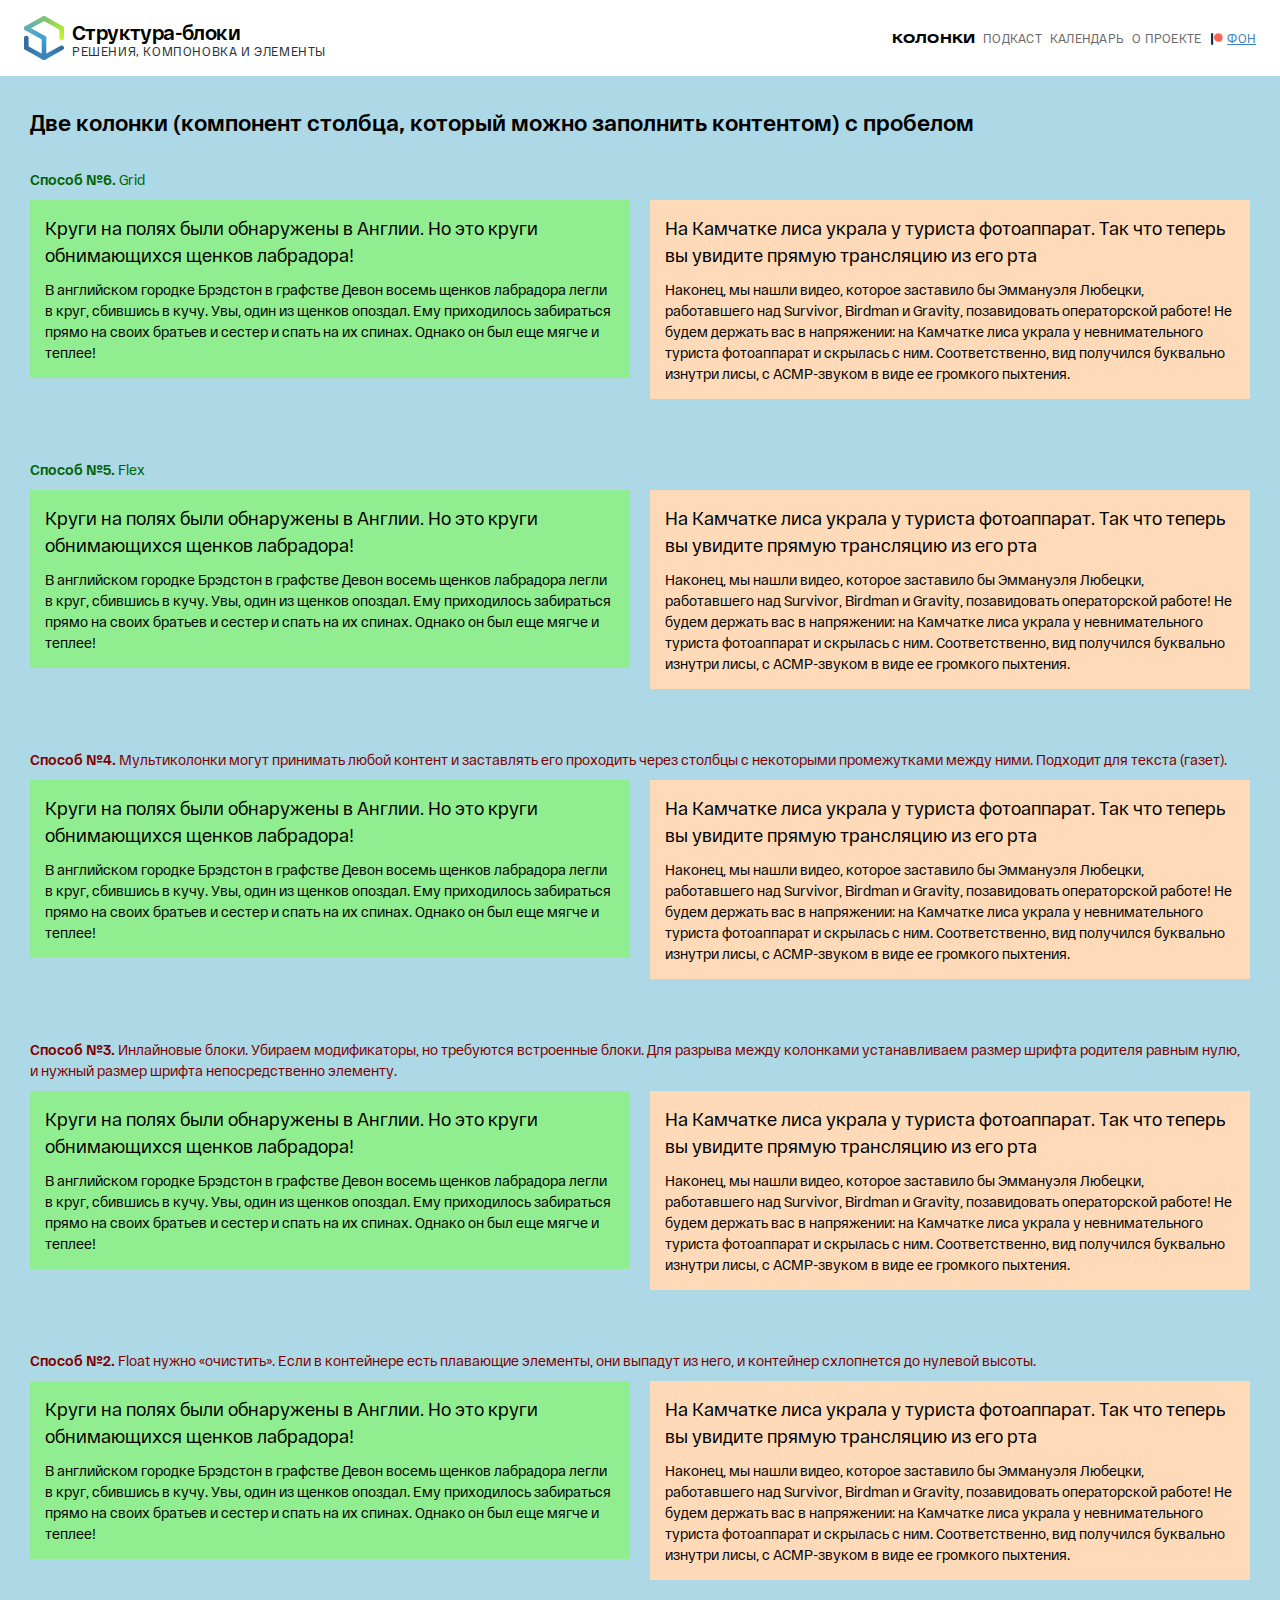
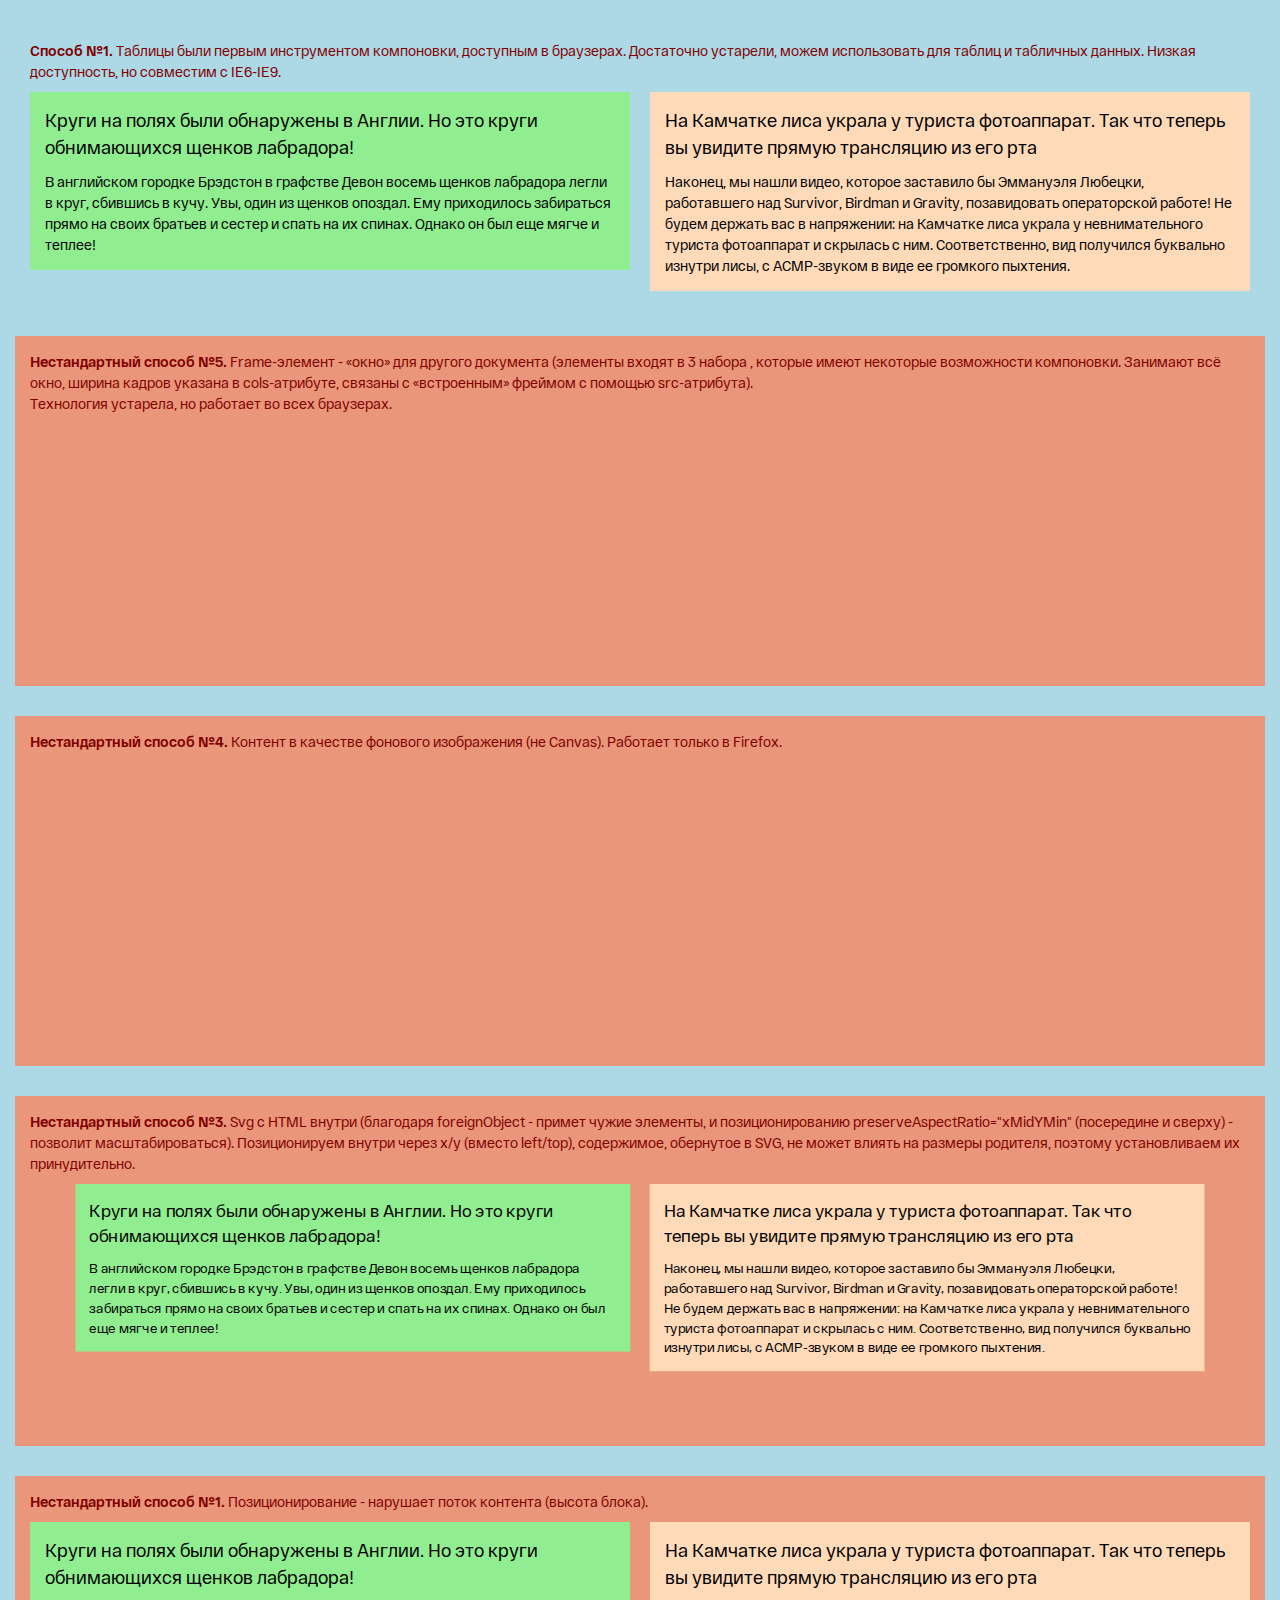
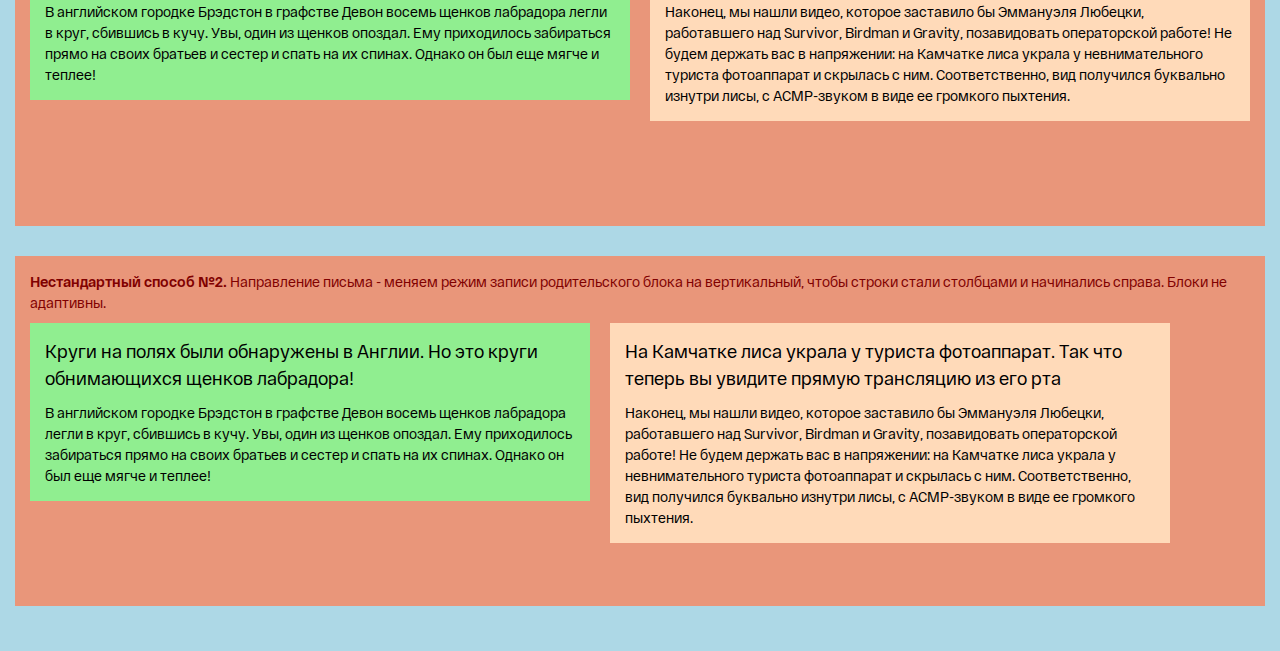
==== commit 605015fd: "Add columns-frame, columns-bg" ====
--- a/index.html
+++ b/index.html
@@ -162,33 +162,113 @@
          </table>
       </div>
 
-      <div class="columns-section__box columns-section__box--tomato box">
-         <p class="box__description box__description--green"><span>Нестандартный способ №4.</span> Позиционирование </p>
-         <div class="box__content columns">
-            <div class="columns__item columns__item--first">
-               <article class="news news--first">
-                  <h4 class="news__title">Круги на полях были обнаружены в Англии. Но это круги обнимающихся щенков лабрадора!</h4>
-                  <p class="news__lead">В английском городке Брэдстон в графстве Девон восемь щенков лабрадора легли в круг, сбившись в кучу. Увы, один из щенков опоздал. Ему приходилось забираться прямо на своих братьев и сестер и спать на их спинах. Однако он был еще мягче и теплее!</p>
-               </article>
-            </div>
-            <div class="columns__item columns__item--second">
-               <article class="news news--second">
-                  <h4 class="news__title">На Камчатке лиса украла у туриста фотоаппарат. Так что теперь вы увидите прямую трансляцию из его рта</h4>
-                  <p class="news__lead">Наконец, мы нашли видео, которое заставило бы Эммануэля Любецки, работавшего над Survivor, Birdman и Gravity, позавидовать операторской работе! Не будем держать вас в напряжении: на Камчатке лиса украла у невнимательного туриста фотоаппарат и скрылась с ним. Соответственно, вид получился буквально изнутри лисы, с АСМР-звуком в виде ее громкого пыхтения.</p>
-               </article>
-            </div>
-         </div>
-      </div>
-      <div class="columns-section__box columns-section__box--salmon box">
-         <p class="box__description"><span>Нестандартный способ №3.</span> Svg с HTML внутри (благодаря foreignObject и позиционированию preserveAspectRatio="xMidYMin" - посередине и сверху, что позволит масштабироваться). Позиционируем внутри через x/y (вместо left/top), содержимое, обернутое в SVG, не может влиять на размеры родителя, поэтому установливаем их принудительно. </p>
-         <svg class="box__content columns-svg" viewBox="0 0 800 280" preserveAspectRatio="xMidYMin">
-            <foreignObject class="columns-svg__item" x="0" y="0" width="390" height="100%">
+      <div class="columns-section__box columns-section__box--salmon box box--width">
+         <p class="box__description"><span>Нестандартный способ №5.</span> Frame-элемент - «окно» для другого документа
+            (<frame>элементы входят в 3 набора <frameset>, которые имеют некоторые возможности компоновки. Занимают всё окно,
+                  ширина кадров указана в cols-атрибуте, связаны с «встроенным» фреймом с помощью src-атрибута).<br>
+                  Технология устарела, но работает во всех браузерах.</p>
+         <iframe class="box__content columns-frame" src="data:text/html,
+            <!DOCTYPE html>
+            <meta charset='utf-8'>
+            <frameset cols='50%, 20, 50%' border='0'>
+               <frame frameborder='0' src='data:text/html,
+                  <!DOCTYPE html>
+                  <meta charset=utf-8>
+                  <style>
+                        body {
+                           margin: 0;
+                           font-family: sans-serif;
+                           }
+
+                        .news {
+                           background-color: lightgreen;
+                           }
+                        
+                        .news__title {
+                           padding: 15px 15px 10px;
+                           margin: 0;
+                           line-height: 1.4;
+                           font-size: 18px;
+                           font-weight: normal;
+                           }
+                        
+                        .news__lead {
+                           padding: 0 15px 15px;
+                           margin: 0;
+                           line-height: 1.4;
+                           font-size: 14px;
+                           }
+                     </style>
+                     <article class=news>
+                        <h4 class=news__title>Круги на полях были обнаружены в Англии. Но это круги обнимающихся щенков лабрадора!</h4>
+                        <p class=news__lead>В английском городке Брэдстон в графстве Девон восемь щенков лабрадора легли в круг, сбившись в кучу. Увы, один из щенков опоздал. Ему приходилось забираться прямо на своих братьев и сестер и спать на их спинах. Однако он был еще мягче и теплее!</p>
+                     </article>
+               '>
+               <frame frameborder='0' src='data:text/html,'>
+               <frame frameborder='0' src='data:text/html,
+                  <!DOCTYPE html>
+                  <meta charset=utf-8>
+                  <style>
+                     body {
+                        margin: 0;
+                        font-family: sans-serif;
+                        }
+
+                     .news {
+                        background-color: peachpuff;
+                        }
+                        
+                     .news__title {
+                        padding: 15px 15px 10px;
+                        margin: 0;
+                        line-height: 1.4;
+                        font-size: 18px;
+                        font-weight: normal;
+                        }
+                     
+                     .news__lead {
+                        padding: 0 15px 15px;
+                        margin: 0;
+                        line-height: 1.4;
+                        font-size: 14px;
+                        }
+                  </style>
+                  <article class=news>
+                     <h4 class=news__title>На Камчатке лиса украла у туриста фотоаппарат. Так что теперь вы увидите прямую трансляцию из его рта</h4>
+                     <p class=news__lead>Наконец, мы нашли видео, которое заставило бы Эммануэля Любецки, работавшего над Survivor, Birdman и Gravity, позавидовать операторской работе! Не будем держать вас в напряжении: на Камчатке лиса украла у невнимательного туриста фотоаппарат и скрылась с ним. Соответственно, вид получился буквально изнутри лисы, с АСМР-звуком в виде ее громкого пыхтения.</p>
+                  </article>
+               '>
+            </frameset>
+         "></iframe>
+      </div>
+      </div>
+      <div class="columns-section__box columns-section__box--salmon box  box--width">
+         <p class="box__description"><span>Нестандартный способ №4.</span> Контент в качестве фонового изображения (не Canvas). Работает только в Firefox.</p>
+         <div class="box__content columns-bg">
+            <div class="columns-bg__item">
+               <article class="news news--first" id="news-first">
+                  <h4 class="news__title">Круги на полях были обнаружены в Англии. Но это круги обнимающихся щенков лабрадора!</h4>
+                  <p class="news__lead">В английском городке Брэдстон в графстве Девон восемь щенков лабрадора легли в круг, сбившись в кучу. Увы, один из щенков опоздал. Ему приходилось забираться прямо на своих братьев и сестер и спать на их спинах. Однако он был еще мягче и теплее!</p>
+               </article>
+            </div>
+            <div class="columns-bg__item">
+               <article class="news news--second" id="news-second">
+                  <h4 class="news__title">На Камчатке лиса украла у туриста фотоаппарат. Так что теперь вы увидите прямую трансляцию из его рта</h4>
+                  <p class="news__lead">Наконец, мы нашли видео, которое заставило бы Эммануэля Любецки, работавшего над Survivor, Birdman и Gravity, позавидовать операторской работе! Не будем держать вас в напряжении: на Камчатке лиса украла у невнимательного туриста фотоаппарат и скрылась с ним. Соответственно, вид получился буквально изнутри лисы, с АСМР-звуком в виде ее громкого пыхтения.</p>
+               </article>
+            </div>
+         </div>
+      </div>
+      <div class="columns-section__box columns-section__box--salmon box box--width">
+         <p class="box__description"><span>Нестандартный способ №3.</span> Svg с HTML внутри (благодаря foreignObject - примет чужие элементы, и позиционированию preserveAspectRatio="xMidYMin" (посередине и сверху) - позволит масштабироваться). Позиционируем внутри через x/y (вместо left/top), содержимое, обернутое в SVG, не может влиять на размеры родителя, поэтому установливаем их принудительно. </p>
+         <svg class="box__content columns-svg" viewBox="0 0 1200 340" preserveAspectRatio="xMidYMin">
+            <foreignObject class="columns-svg__item" x="0" y="0" width="590" height="100%">
                <article class="news news--first">
                   <h4 class="news__title">Круги на полях были обнаружены в Англии. Но это круги обнимающихся щенков лабрадора!</h4>
                   <p class="news__lead">В английском городке Брэдстон в графстве Девон восемь щенков лабрадора легли в круг, сбившись в кучу. Увы, один из щенков опоздал. Ему приходилось забираться прямо на своих братьев и сестер и спать на их спинах. Однако он был еще мягче и теплее!</p>
                </article>
             </foreignObject>
-            <foreignObject class="columns-svg__item" x="410" y="0" width="390" height="100%">
+            <foreignObject class="columns-svg__item" x="610" y="0" width="590" height="100%">
                <article class="news news--second">
                   <h4 class="news__title">На Камчатке лиса украла у туриста фотоаппарат. Так что теперь вы увидите прямую трансляцию из его рта</h4>
                   <p class="news__lead">Наконец, мы нашли видео, которое заставило бы Эммануэля Любецки, работавшего над Survivor, Birdman и Gravity, позавидовать операторской работе! Не будем держать вас в напряжении: на Камчатке лиса украла у невнимательного туриста фотоаппарат и скрылась с ним. Соответственно, вид получился буквально изнутри лисы, с АСМР-звуком в виде ее громкого пыхтения.</p>
@@ -196,7 +276,24 @@
             </foreignObject>
          </svg>
       </div>
-      <div class="columns-section__box columns-section__box--salmon box">
+      <div class="columns-section__box columns-section__box--salmon box box--width">
+         <p class="box__description"><span>Нестандартный способ №1.</span> Позиционирование - нарушает поток контента (высота блока). </p>
+         <div class="box__content columns-position">
+            <div class="columns-position__item columns-position__item--first">
+               <article class="news news--first">
+                  <h4 class="news__title">Круги на полях были обнаружены в Англии. Но это круги обнимающихся щенков лабрадора!</h4>
+                  <p class="news__lead">В английском городке Брэдстон в графстве Девон восемь щенков лабрадора легли в круг, сбившись в кучу. Увы, один из щенков опоздал. Ему приходилось забираться прямо на своих братьев и сестер и спать на их спинах. Однако он был еще мягче и теплее!</p>
+               </article>
+            </div>
+            <div class="columns-position__item columns-position__item--second">
+               <article class="news news--second">
+                  <h4 class="news__title">На Камчатке лиса украла у туриста фотоаппарат. Так что теперь вы увидите прямую трансляцию из его рта</h4>
+                  <p class="news__lead">Наконец, мы нашли видео, которое заставило бы Эммануэля Любецки, работавшего над Survivor, Birdman и Gravity, позавидовать операторской работе! Не будем держать вас в напряжении: на Камчатке лиса украла у невнимательного туриста фотоаппарат и скрылась с ним. Соответственно, вид получился буквально изнутри лисы, с АСМР-звуком в виде ее громкого пыхтения.</p>
+               </article>
+            </div>
+         </div>
+      </div>
+      <div class="columns-section__box columns-section__box--salmon box box--width">
          <p class="box__description"><span>Нестандартный способ №2.</span> Направление письма - меняем режим записи родительского блока на вертикальный, чтобы строки стали столбцами и начинались справа. Блоки не адаптивны.</p>
          <div class="box__content columns-writing">
             <div class="columns-writing__item">
@@ -213,23 +310,7 @@
             </div>
          </div>
       </div>
-      <div class="columns-section__box columns-section__box--salmon box">
-         <p class="box__description"><span>Нестандартный способ №1.</span> Позиционирование - нарушает поток контента (высота блока). </p>
-         <div class="box__content columns-position">
-            <div class="columns-position__item columns-position__item--first">
-               <article class="news news--first">
-                  <h4 class="news__title">Круги на полях были обнаружены в Англии. Но это круги обнимающихся щенков лабрадора!</h4>
-                  <p class="news__lead">В английском городке Брэдстон в графстве Девон восемь щенков лабрадора легли в круг, сбившись в кучу. Увы, один из щенков опоздал. Ему приходилось забираться прямо на своих братьев и сестер и спать на их спинах. Однако он был еще мягче и теплее!</p>
-               </article>
-            </div>
-            <div class="columns-position__item columns-position__item--second">
-               <article class="news news--second">
-                  <h4 class="news__title">На Камчатке лиса украла у туриста фотоаппарат. Так что теперь вы увидите прямую трансляцию из его рта</h4>
-                  <p class="news__lead">Наконец, мы нашли видео, которое заставило бы Эммануэля Любецки, работавшего над Survivor, Birdman и Gravity, позавидовать операторской работе! Не будем держать вас в напряжении: на Камчатке лиса украла у невнимательного туриста фотоаппарат и скрылась с ним. Соответственно, вид получился буквально изнутри лисы, с АСМР-звуком в виде ее громкого пыхтения.</p>
-               </article>
-            </div>
-         </div>
-      </div>
+
    </section>
 
    <script>
--- a/css/base.css
+++ b/css/base.css
@@ -114,6 +114,7 @@
    -webkit-font-smoothing: antialiased;
 
    font-family: 'Dewi', sans-serif;
+   font-size: 14px;
    font-weight: 400;
 }
 
@@ -276,8 +277,6 @@
 
 /* =------ news --------------------------------------= */
 
-.news {}
-
 .news--first {
    background-color: lightgreen;
 }
@@ -337,8 +336,6 @@
    background-color: lightblue;
 }
 
-.columns-section__title {}
-
 .columns-section__box {
    margin-bottom: 30px;
 }
@@ -363,16 +360,6 @@
 .box__description span {
    font-weight: 700;
 }
-
-.box__content {}
-
-.columns {}
-
-.columns__item {}
-
-.columns__item--first {}
-
-.columns__item--second {}
 
 /* =------ columns-grid --------------------------------------= */
 .columns-grid {
@@ -457,14 +444,33 @@
    padding-left: 10px;
 }
 
-/* =------ columns-svg --------------------------------------= */
-.columns-svg {}
-
-.columns__item {}
-
-.columns__item--first {}
-
-.columns__item--second {}
+/* =------ columns-frame --------------------------------------= */
+.box--width {
+   height: 350px;
+}
+
+.columns-frame {
+   display: block;
+   width: 100%;
+   height: 100%;
+   border: none;
+}
+
+/* =------ columns-bg --------------------------------------= */
+.columns-bg {
+   position: relative;
+   height: 100%;
+   background-repeat: no-repeat;
+   /* блоки после рендеринга отобразятся в виде картинок */
+   background-image: -moz-element(#news-first), -moz-element(#news-second);
+   background-position: left top, right top;
+}
+
+.columns-bg__item {
+   /* прячем колонки */
+   clip-path: inset(50%);
+   width: calc(50% - 10px);
+}
 
 /* =------ columns-svg --------------------------------------= */
 .columns-svg {
@@ -473,26 +479,10 @@
    height: 100%;
 }
 
-/* =------ columns-writing --------------------------------------= */
-
-.columns-writing {
-   writing-mode: vertical-lr;
-}
-
-.columns-writing__item {
-   width: 470px;
-   writing-mode: horizontal-tb;
-}
-
-.columns-writing__item+.columns-writing__item {
-   margin-left: 20px;
-}
-
 /* =------ columns-position --------------------------------------= */
 
 .columns-position {
    position: relative;
-   height: 280px;
 }
 
 .columns-position__item {
@@ -507,4 +497,19 @@
 
 .columns-position__item--second {
    right: 0;
+}
+
+/* =------ columns-writing --------------------------------------= */
+
+.columns-writing {
+   writing-mode: vertical-lr;
+}
+
+.columns-writing__item {
+   width: 560px;
+   writing-mode: horizontal-tb;
+}
+
+.columns-writing__item+.columns-writing__item {
+   margin-left: 20px;
 }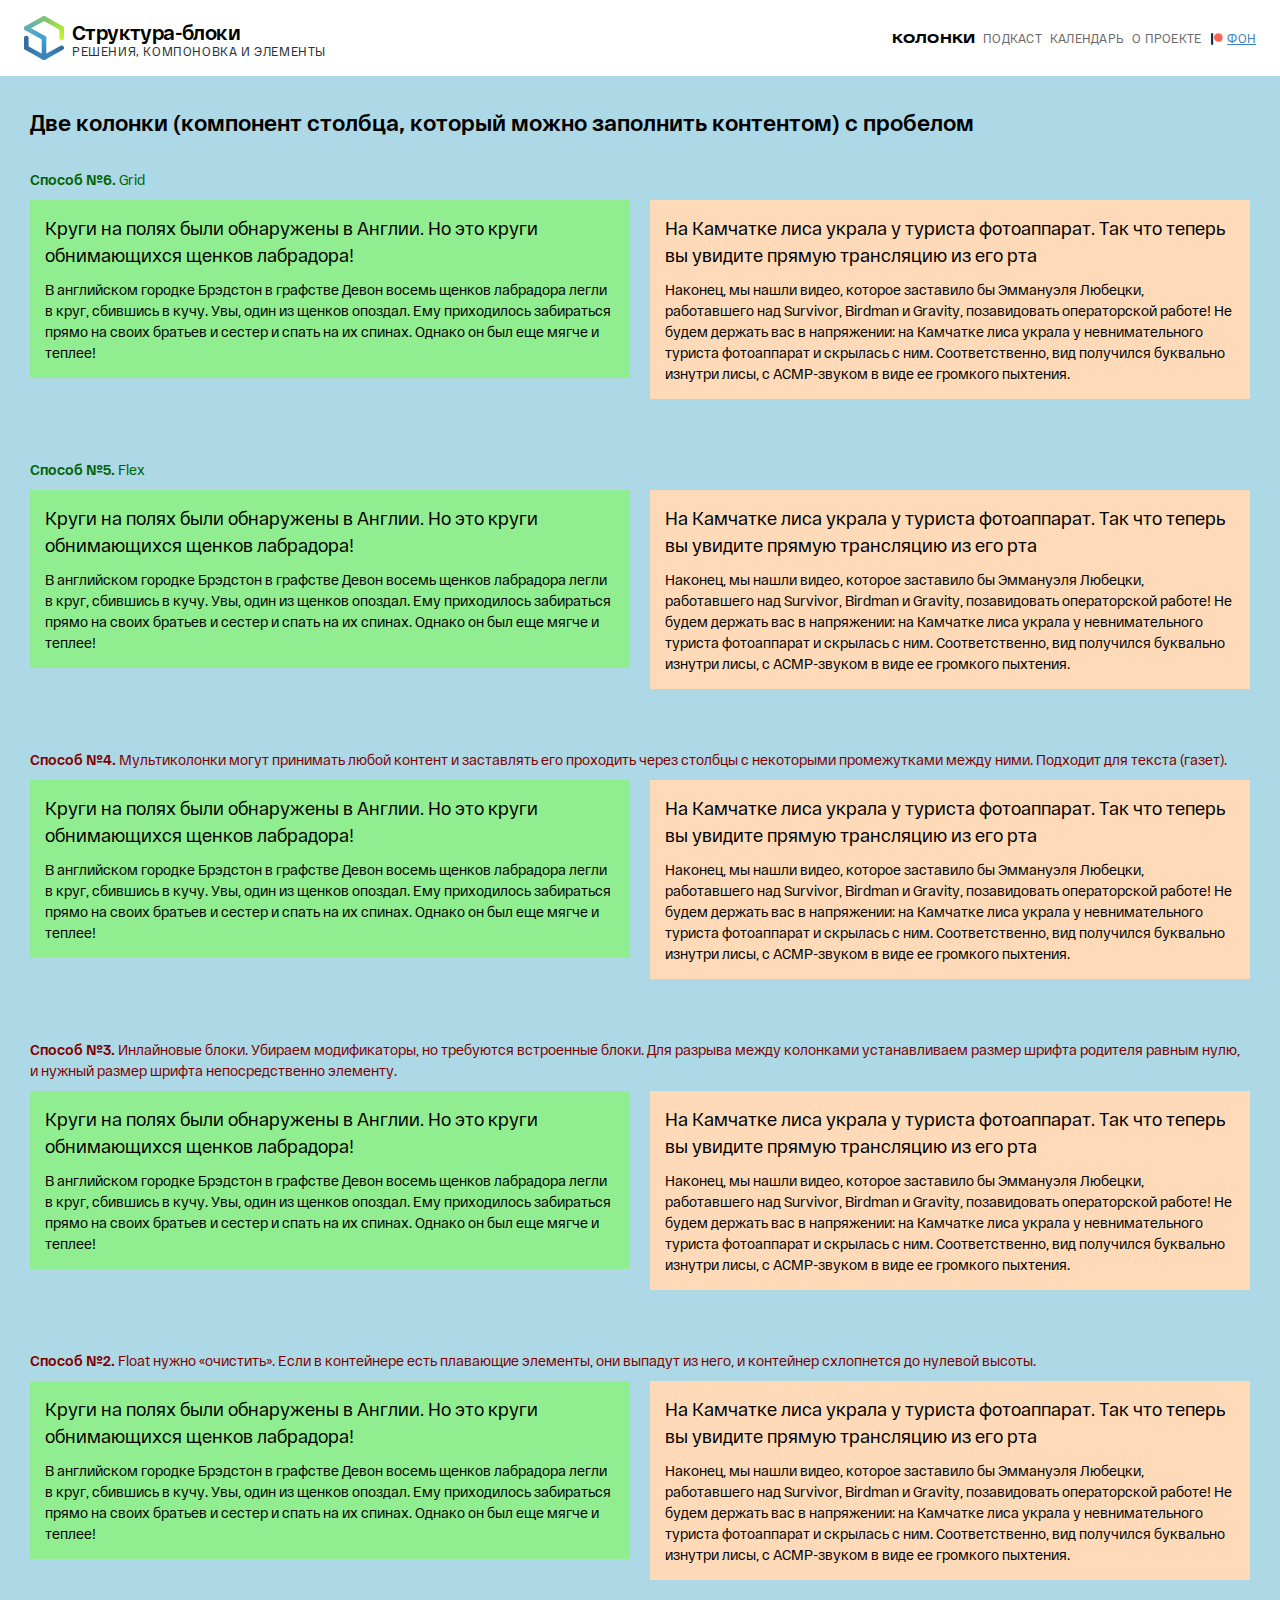
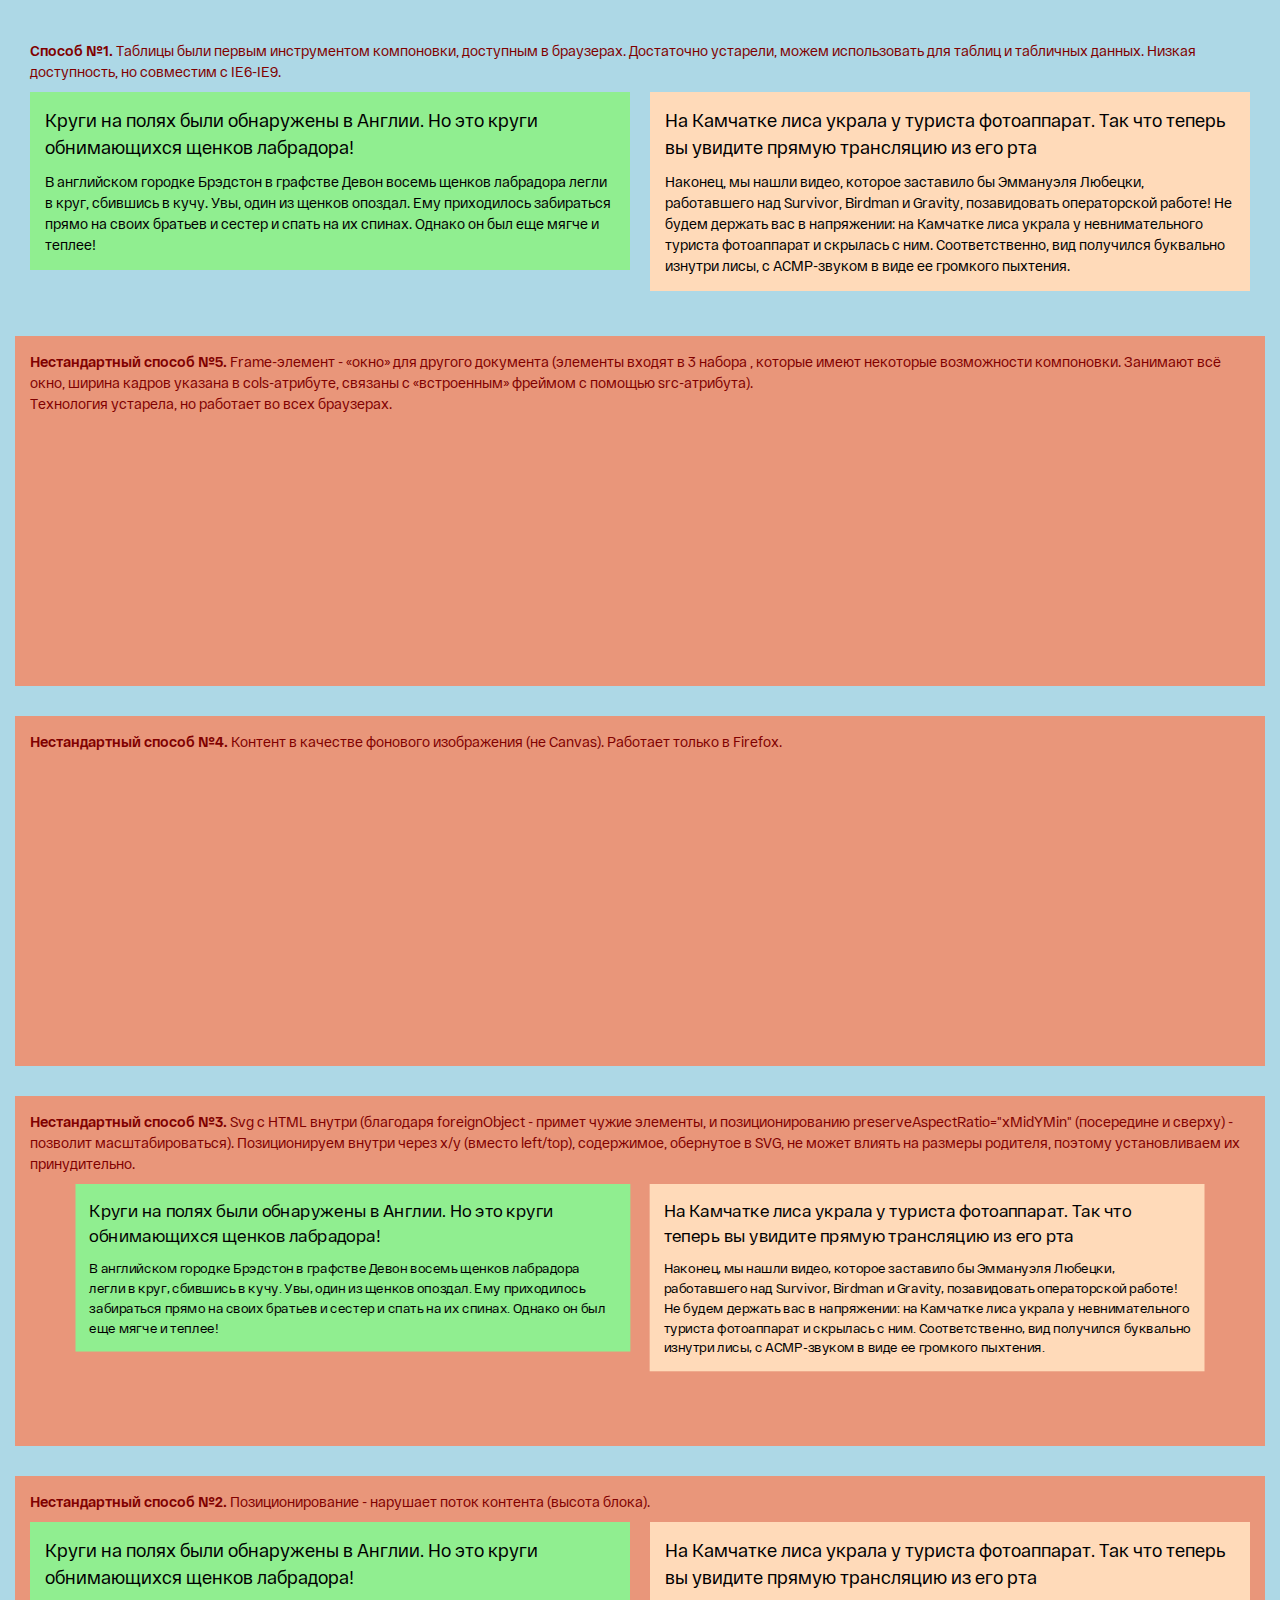
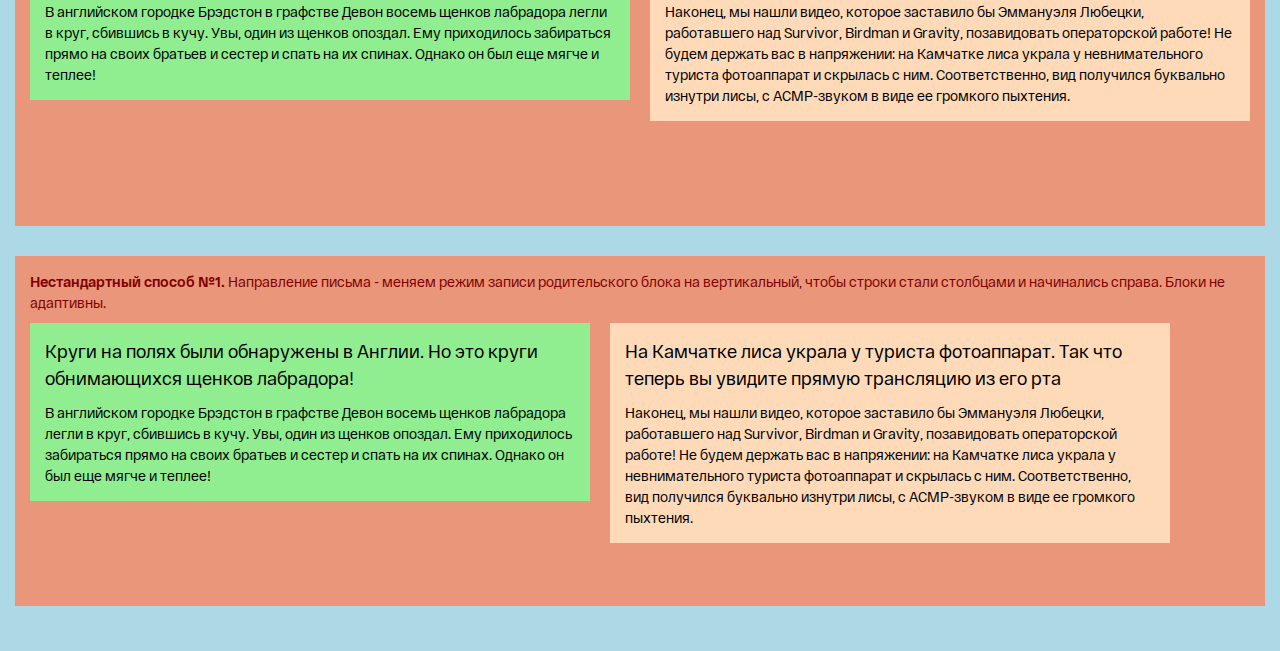
==== commit ece42725: "Fixed title" ====
--- a/index.html
+++ b/index.html
@@ -277,7 +277,7 @@
          </svg>
       </div>
       <div class="columns-section__box columns-section__box--salmon box box--width">
-         <p class="box__description"><span>Нестандартный способ №1.</span> Позиционирование - нарушает поток контента (высота блока). </p>
+         <p class="box__description"><span>Нестандартный способ №2.</span> Позиционирование - нарушает поток контента (высота блока). </p>
          <div class="box__content columns-position">
             <div class="columns-position__item columns-position__item--first">
                <article class="news news--first">
@@ -294,7 +294,7 @@
          </div>
       </div>
       <div class="columns-section__box columns-section__box--salmon box box--width">
-         <p class="box__description"><span>Нестандартный способ №2.</span> Направление письма - меняем режим записи родительского блока на вертикальный, чтобы строки стали столбцами и начинались справа. Блоки не адаптивны.</p>
+         <p class="box__description"><span>Нестандартный способ №1.</span> Направление письма - меняем режим записи родительского блока на вертикальный, чтобы строки стали столбцами и начинались справа. Блоки не адаптивны.</p>
          <div class="box__content columns-writing">
             <div class="columns-writing__item">
                <article class="news news--first">
--- a/css/base.css
+++ b/css/base.css
@@ -192,7 +192,9 @@
 /* =------ logo --------------------------------------= */
 .logo {
    display: grid;
+   grid-template-columns: -webkit-min-content 1fr;
    grid-template-columns: min-content 1fr;
+   -moz-column-gap: 8px;
    column-gap: 8px;
    line-height: 1;
 }
@@ -232,6 +234,7 @@
 }
 
 .menu__link:hover {
+   -webkit-text-decoration-line: underline;
    text-decoration-line: underline;
    color: var(--special-neutral, #61AFB4);
 }
@@ -314,12 +317,14 @@
    .menu__list {
       display: grid;
       grid-auto-flow: column;
+      -moz-column-gap: 8px;
       column-gap: 8px;
    }
 
    .header {
       padding-left: 24px;
       padding-right: 24px;
+      grid-template-columns: -webkit-max-content -webkit-max-content;
       grid-template-columns: max-content max-content;
       justify-content: space-between;
    }
@@ -365,6 +370,7 @@
 .columns-grid {
    display: grid;
    grid-template-columns: 1fr 1fr;
+   -moz-column-gap: 20px;
    column-gap: 20px;
 }
 
@@ -384,12 +390,15 @@
 
 /* =------ columns-multi --------------------------------------= */
 .columns-multi {
+   -moz-columns: 2;
    columns: 2;
+   -moz-column-gap: 20px;
    column-gap: 20px;
 }
 
 .columns-multi__item {
    /* чтобы контент не перетекал из одного столбца в другой */
+   -moz-column-break-inside: avoid;
    break-inside: avoid;
 }
 
@@ -468,6 +477,7 @@
 
 .columns-bg__item {
    /* прячем колонки */
+   -webkit-clip-path: inset(50%);
    clip-path: inset(50%);
    width: calc(50% - 10px);
 }
@@ -502,11 +512,15 @@
 /* =------ columns-writing --------------------------------------= */
 
 .columns-writing {
+   -webkit-writing-mode: vertical-lr;
+   -ms-writing-mode: tb-lr;
    writing-mode: vertical-lr;
 }
 
 .columns-writing__item {
    width: 560px;
+   -webkit-writing-mode: horizontal-tb;
+   -ms-writing-mode: lr-tb;
    writing-mode: horizontal-tb;
 }
 
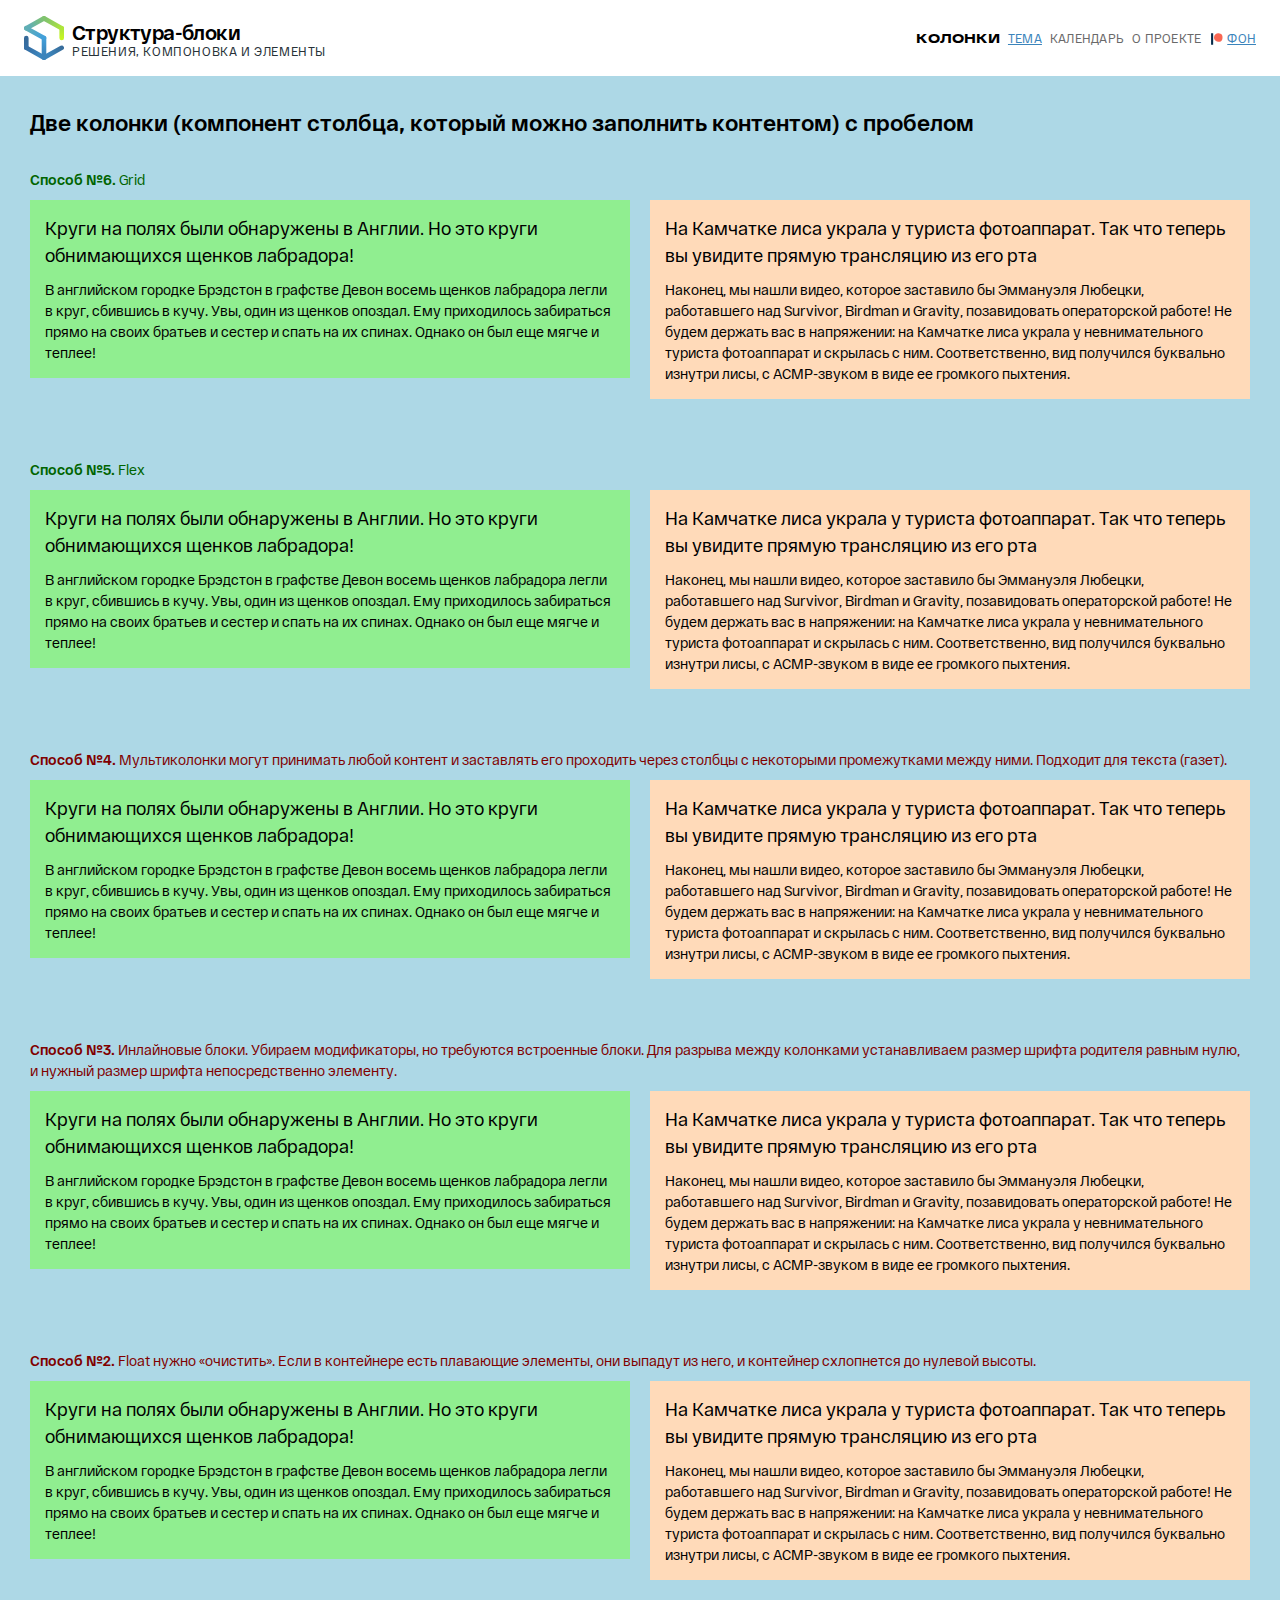
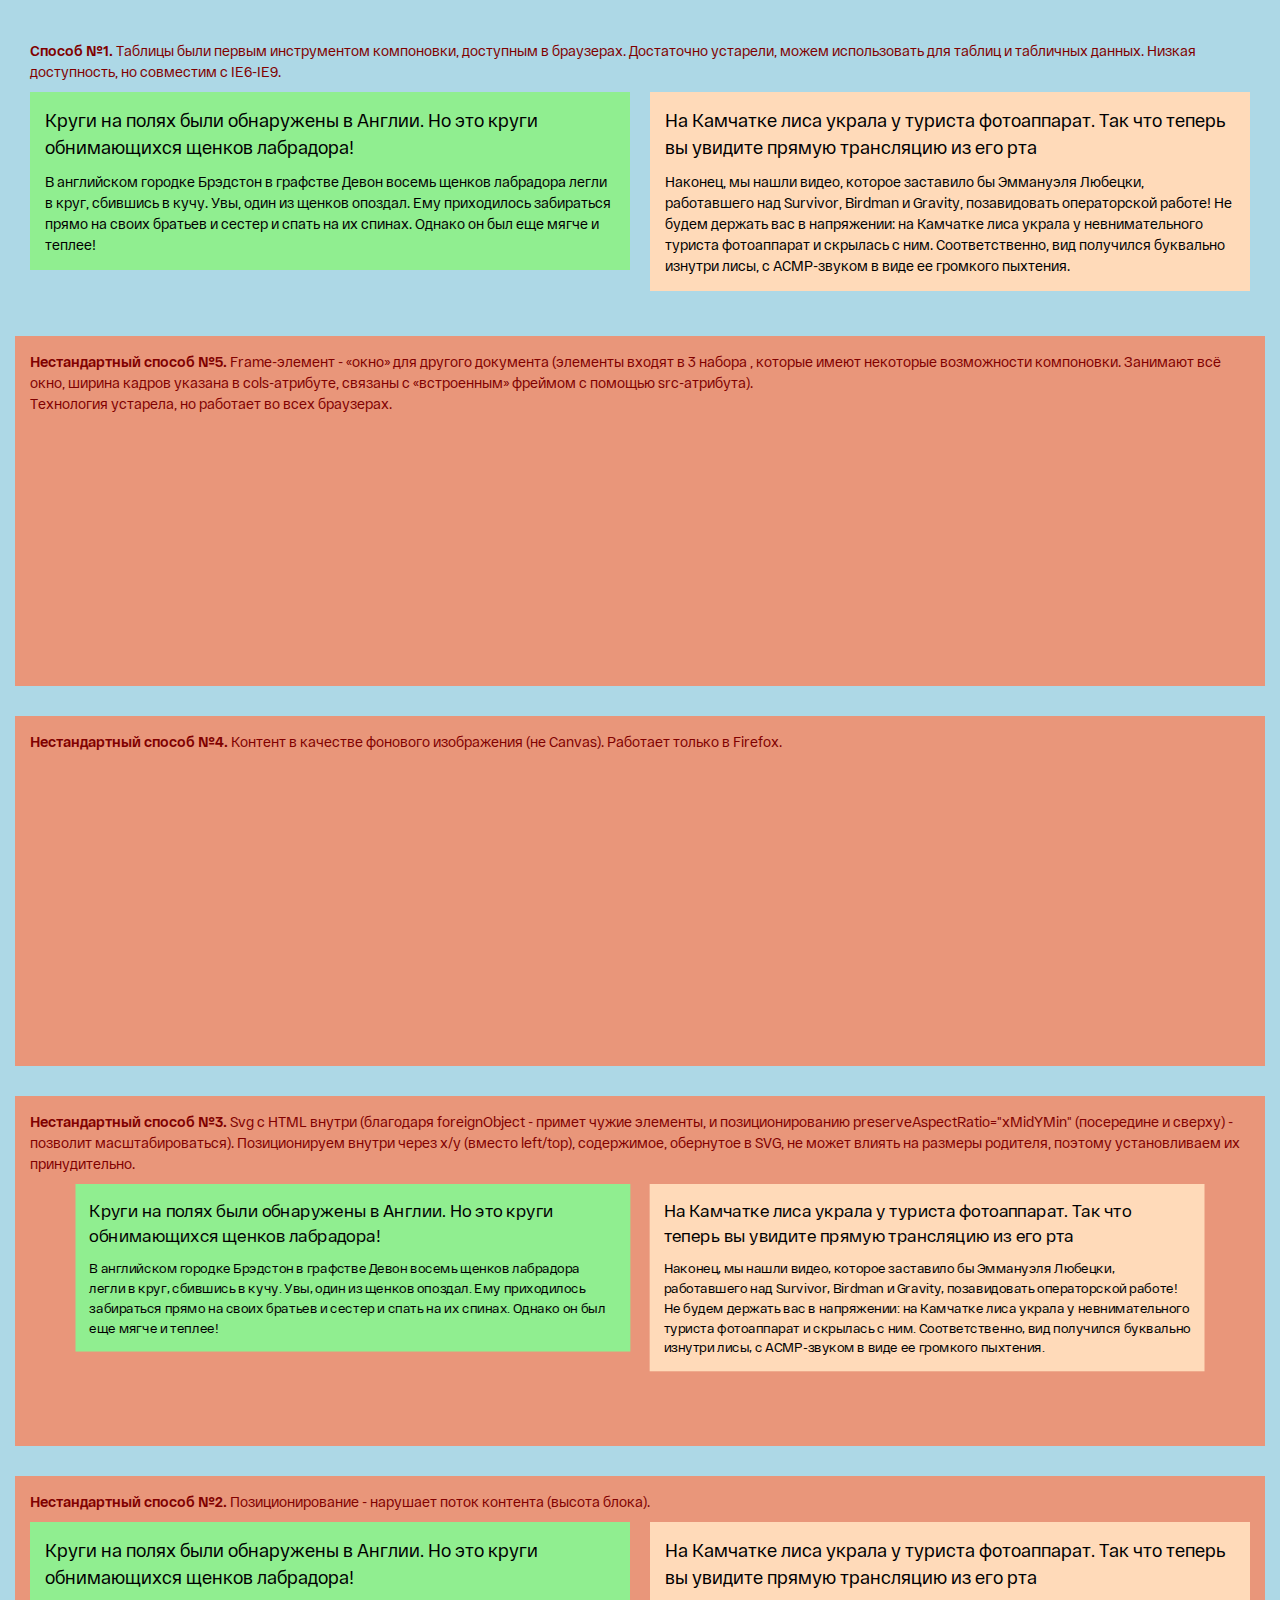
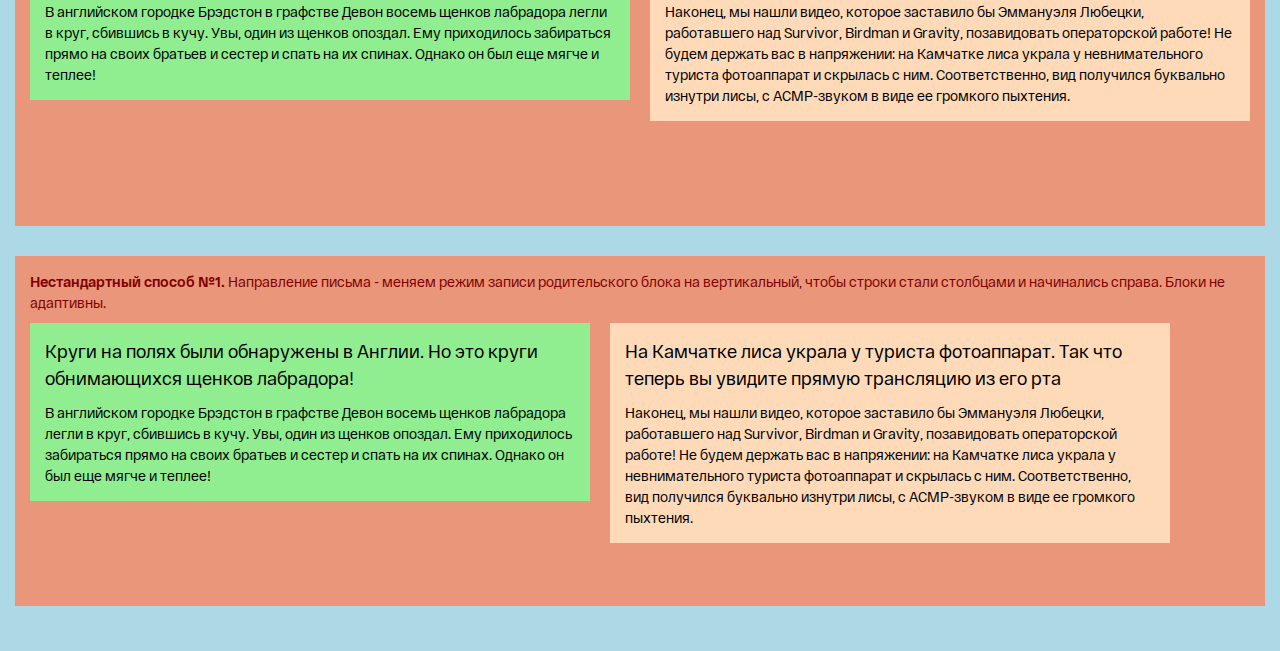
==== commit f5aadc57: "Added themes-page" ====
--- a/index.html
+++ b/index.html
@@ -37,7 +37,7 @@
                <a class="menu__link menu__link--current" href>Колонки</a>
             </li>
             <li class="menu__item">
-               <a class="menu__link menu__link--inactive">Подкаст</a>
+               <a href="./pages/themes.html" class="menu__link" target="_blank">Тема</a>
             </li>
             <li class="menu__item">
                <a class="menu__link menu__link--inactive">Календарь</a>
@@ -73,7 +73,7 @@
          </div>
       </div>
       <div class="columns-section__box  box">
-         <p class="box__description box__description--green"><span>Способ №5.</span> Flex </p>
+         <p class="box__description box__description--green"><span>Способ №5.</span> Flex</p>
          <div class="box__content columns-flex">
             <div class="columns-flex__item">
                <article class="news news--first">
@@ -242,7 +242,7 @@
          "></iframe>
       </div>
       </div>
-      <div class="columns-section__box columns-section__box--salmon box  box--width">
+      <div class="columns-section__box columns-section__box--salmon box box--width">
          <p class="box__description"><span>Нестандартный способ №4.</span> Контент в качестве фонового изображения (не Canvas). Работает только в Firefox.</p>
          <div class="box__content columns-bg">
             <div class="columns-bg__item">
--- a/css/base.css
+++ b/css/base.css
@@ -2,15 +2,15 @@
 *,
 *::after,
 *::before {
-   padding: 0;
-   margin: 0;
-   border: 0;
-   box-sizing: border-box;
+    padding: 0;
+    margin: 0;
+    border: 0;
+    box-sizing: border-box;
 }
 
 ul[role='list'],
 ol[role='list'] {
-   list-style: none;
+    list-style: none;
 }
 
 h1,
@@ -19,53 +19,53 @@
 h4,
 h5,
 h6 {
-   font: inherit;
-   /* Избегаем переполнения текста, разрешаем жесткий перенос */
-   overflow-wrap: break-word;
+    font: inherit;
+    /* Избегаем переполнения текста, разрешаем жесткий перенос */
+    overflow-wrap: break-word;
 }
 
 p {
-   overflow-wrap: break-word;
-   /* используем дефисы */
-   /* hyphens: auto; */
+    overflow-wrap: break-word;
+    /* используем дефисы */
+    /* hyphens: auto; */
 }
 
 a {
-   font: inherit;
-   color: inherit;
+    font: inherit;
+    color: inherit;
 }
 
 a,
 a:visited,
 a:hover {
-   /* text-decoration: none; */
+    /* text-decoration: none; */
 }
 
 :focus,
 :active,
 a:focus,
 a:active {
-   outline: none;
+    outline: none;
 }
 
 nav,
 footer,
 header,
 aside {
-   display: block;
+    display: block;
 }
 
 input,
 button,
 textarea,
 select {
-   font: inherit;
-   color: inherit;
-   background-color: transparent;
+    font: inherit;
+    color: inherit;
+    background-color: transparent;
 }
 
 input::-ms-clear {
-   display: none;
+    display: none;
 }
 
 img,
@@ -73,53 +73,53 @@
 video,
 canvas,
 svg {
-   display: block;
-   max-width: 100%;
-   height: auto;
+    display: block;
+    max-width: 100%;
+    height: auto;
 }
 
 img {
-   vertical-align: top;
+    vertical-align: top;
 }
 
 button,
-input[type="submit"] {
-   display: inline-block;
-   box-shadow: none;
-   background-color: transparent;
-   background: none;
-   cursor: pointer;
+input[type='submit'] {
+    display: inline-block;
+    box-shadow: none;
+    background-color: transparent;
+    background: none;
+    cursor: pointer;
 }
 
 button,
 label {
-   cursor: pointer;
+    cursor: pointer;
 }
 
 button::-moz-focus-inner {
-   padding: 0;
-   border: 0;
+    padding: 0;
+    border: 0;
 }
 
 .page,
 .page__body {
-   height: 100%;
+    height: 100%;
 }
 
 .page {
-   /* Управление высотой строки, критерии WCAG для «основного» текста (см. стр.11) */
-   /* line-height: calc(1em + 0.5rem); */
-   line-height: 1.5;
-   /* Улучшить рендеринг текста (отключаем субпиксельное сглаживание в Chrome и Safari) */
-   -webkit-font-smoothing: antialiased;
-
-   font-family: 'Dewi', sans-serif;
-   font-size: 14px;
-   font-weight: 400;
+    /* Управление высотой строки, критерии WCAG для «основного» текста (см. стр.11) */
+    /* line-height: calc(1em + 0.5rem); */
+    line-height: 1.5;
+    /* Улучшить рендеринг текста (отключаем субпиксельное сглаживание в Chrome и Safari) */
+    -webkit-font-smoothing: antialiased;
+
+    font-family: 'Dewi', sans-serif;
+    font-size: 14px;
+    font-weight: 400;
 }
 
 .page:focus-within {
-   scroll-behavior: smooth;
+    scroll-behavior: smooth;
 }
 
 /* .page__body {
@@ -165,365 +165,390 @@
 /* Переменные */
 
 :root {
-   --basic-black: #000000;
-   --basic-dark: #273238;
-   --basic-semi-light: #696969;
-   --basic-neutral: #b1b3b6;
-   --basic-light: #e9eaeb;
-   --basic-white: #ffffff;
-
-   --special-extra-dark: #386d9b;
-   --special-dark: #3b84bb;
-   --special-dark-10a: rgb(59, 132, 187, 0.1);
-   --special-semi-dark: #42a8da;
-   --special-neutral: #61afb4;
-   --special-semi-light: #81c36d;
-   --special-light: #afe63a;
-   --special-extra-light: #c6f523;
+    --basic-black: #000000;
+    --basic-dark: #273238;
+    --basic-semi-light: #696969;
+    --basic-neutral: #b1b3b6;
+    --basic-light: #e9eaeb;
+    --basic-white: #ffffff;
+
+    --special-extra-dark: #386d9b;
+    --special-dark: #3b84bb;
+    --special-dark-10a: rgb(59, 132, 187, 0.1);
+    --special-semi-dark: #42a8da;
+    --special-neutral: #61afb4;
+    --special-semi-light: #81c36d;
+    --special-light: #afe63a;
+    --special-extra-light: #c6f523;
 }
 
 /* Базовые стили элементов */
 .header {
-   padding-top: 16px;
-   padding-bottom: 16px;
-   display: grid;
+    padding-top: 16px;
+    padding-bottom: 16px;
+    display: grid;
 }
 
 /* =------ logo --------------------------------------= */
 .logo {
-   display: grid;
-   grid-template-columns: -webkit-min-content 1fr;
-   grid-template-columns: min-content 1fr;
-   -moz-column-gap: 8px;
-   column-gap: 8px;
-   line-height: 1;
+    display: grid;
+    grid-template-columns: -webkit-min-content 1fr;
+    grid-template-columns: min-content 1fr;
+    -moz-column-gap: 8px;
+    column-gap: 8px;
+    line-height: 1;
 }
 
 .logo__image {
-   width: 40px;
-   height: 44px;
-   max-width: none;
+    width: 40px;
+    height: 44px;
+    max-width: none;
 }
 
 .logo__title {
-   font-weight: 700;
-   font-size: 20px;
-   letter-spacing: -0.03em;
-   color: var(--basic-black, #000000);
+    font-weight: 700;
+    font-size: 20px;
+    letter-spacing: -0.03em;
+    color: var(--basic-black, #000000);
 }
 
 .logo__tagline {
-   font-size: 12px;
-   letter-spacing: 0.05em;
-   text-transform: uppercase;
-   color: var(--basic-dark, #273238);
+    font-size: 12px;
+    letter-spacing: 0.05em;
+    text-transform: uppercase;
+    color: var(--basic-dark, #273238);
 }
 
 /* =------ nav --------------------------------------= */
 .menu__list {
-   font-size: 12px;
+    font-size: 12px;
 }
 
 .menu__item {
-   letter-spacing: 0.02em;
-   text-transform: uppercase;
+    letter-spacing: 0.02em;
+    text-transform: uppercase;
 }
 
 .menu__link {
-   color: var(--special-dark, #3B84BB);
+    color: var(--special-dark, #3b84bb);
 }
 
 .menu__link:hover {
-   -webkit-text-decoration-line: underline;
-   text-decoration-line: underline;
-   color: var(--special-neutral, #61AFB4);
+    -webkit-text-decoration-line: underline;
+    text-decoration-line: underline;
+    color: var(--special-neutral, #61afb4);
 }
 
 .menu__link--desc {
-   display: none;
-   text-transform: none;
-   cursor: none;
-   pointer-events: none;
+    display: none;
+    text-transform: none;
+    cursor: none;
+    pointer-events: none;
 }
 
 .menu__link--current {
-   font-family: 'Dewi Expanded', sans-serif;
-   font-weight: 900;
-   text-decoration: none;
-   color: var(--basic-black, #000000);
+    font-family: 'Dewi Expanded', sans-serif;
+    font-weight: 900;
+    text-decoration: none;
+    color: var(--basic-black, #000000);
 }
 
 .menu__link--inactive {
-   color: var(--basic-semi-light, #696969);
+    color: var(--basic-semi-light, #696969);
 }
 
 .menu__link--patreon {
-   position: relative;
-   padding-left: 18px;
+    position: relative;
+    padding-left: 18px;
 }
 
 .menu__link--patreon::before {
-   margin-top: 2px;
-   position: absolute;
-   margin-left: -18px;
-   width: 16px;
-   height: 16px;
-   content: url('../../images/patreon.svg');
+    margin-top: 2px;
+    position: absolute;
+    margin-left: -18px;
+    width: 16px;
+    height: 16px;
+    content: url('../../images/patreon.svg');
 }
 
 /* =------ title --------------------------------------= */
 .title {
-   padding: 15px;
-   font-size: 22px;
-   font-weight: 700;
+    padding: 15px;
+    font-size: 22px;
+    font-weight: 700;
 }
 
 /* =------ news --------------------------------------= */
 
 .news--first {
-   background-color: lightgreen;
+    background-color: lightgreen;
 }
 
 .news__title {
-   padding: 15px 15px 10px;
-   font-size: 18px;
+    padding: 15px 15px 10px;
+    font-size: 18px;
 }
 
 .news__lead {
-   padding: 0 15px 15px;
+    padding: 0 15px 15px;
 }
 
 .news--second {
-   background-color: peachpuff;
+    background-color: peachpuff;
 }
 
 @media (width > 736px) {
-   .logo__image {
-      grid-row: span 2;
-   }
-
-   .logo__title {
-      align-self: end;
-   }
-
-   .logo__tagline {
-      align-self: center;
-   }
-
-   .menu__button {
-      display: none;
-   }
-
-   .menu__list {
-      display: grid;
-      grid-auto-flow: column;
-      -moz-column-gap: 8px;
-      column-gap: 8px;
-   }
-
-   .header {
-      padding-left: 24px;
-      padding-right: 24px;
-      grid-template-columns: -webkit-max-content -webkit-max-content;
-      grid-template-columns: max-content max-content;
-      justify-content: space-between;
-   }
-
-   .header__menu {
-      align-self: center;
-   }
+    .logo__image {
+        grid-row: span 2;
+    }
+
+    .logo__title {
+        align-self: end;
+    }
+
+    .logo__tagline {
+        align-self: center;
+    }
+
+    .menu__button {
+        display: none;
+    }
+
+    .menu__list {
+        display: grid;
+        grid-auto-flow: column;
+        -moz-column-gap: 8px;
+        column-gap: 8px;
+    }
+
+    .header {
+        padding-left: 24px;
+        padding-right: 24px;
+        grid-template-columns: -webkit-max-content -webkit-max-content;
+        grid-template-columns: max-content max-content;
+        justify-content: space-between;
+    }
+
+    .header__menu {
+        align-self: center;
+    }
+}
+
+/* ======= THEMES-PAGE ===================================================================================== */
+.themes-page {
+    display: grid;
+    place-content: center;
+    background-color: var(--back-color, #c7cbcc);
+    background-image: var(--back-image);
+    background-position: 50% 50%;
+    background-size: cover;
+    background-repeat: no-repeat;
+}
+.themes-page span {
+    width: 20vmin;
+    height: 20vmin;
+    border-radius: 50%;
+    background-color: var(--celestial-body, #fdd03c);
+    background-image: radial-gradient(
+        circle at 20% 20%,
+        var(--celestial-body-background, #fff566) 50%,
+        var(--celestial-body-shadow, rgb(222 168 33 / 0.4))
+    );
+    /* opacity: 0.85; */
+    box-shadow: 0 0 10vmin var(--celestial-body-glow-1, rgba(70, 130, 180, 0.4)),
+        1vmin 0 10vmin var(--celestial-body-glow-2, rgba(252, 181, 2, 0.4));
 }
 
 /* ======= COLUMNS-SECTION ===================================================================================== */
 .columns-section {
-   margin: auto;
-   padding: 15px;
-   background-color: lightblue;
+    margin: auto;
+    padding: 15px;
+    background-color: lightblue;
 }
 
 .columns-section__box {
-   margin-bottom: 30px;
+    margin-bottom: 30px;
 }
 
 .columns-section__box--salmon {
-   background-color: darksalmon;
+    background-color: darksalmon;
 }
 
 .box {
-   padding: 15px;
+    padding: 15px;
 }
 
 .box__description {
-   margin-bottom: 10px;
-   color: maroon;
+    margin-bottom: 10px;
+    color: maroon;
 }
 
 .box__description--green {
-   color: darkgreen;
+    color: darkgreen;
 }
 
 .box__description span {
-   font-weight: 700;
+    font-weight: 700;
 }
 
 /* =------ columns-grid --------------------------------------= */
 .columns-grid {
-   display: grid;
-   grid-template-columns: 1fr 1fr;
-   -moz-column-gap: 20px;
-   column-gap: 20px;
+    display: grid;
+    grid-template-columns: 1fr 1fr;
+    -moz-column-gap: 20px;
+    column-gap: 20px;
 }
 
 /* =------ columns-flex --------------------------------------= */
 .columns-flex {
-   display: flex;
-   /* column-gap: 20px; */
-   /* для улучшения кроссбраузерности */
-   justify-content: space-between;
+    display: flex;
+    /* column-gap: 20px; */
+    /* для улучшения кроссбраузерности */
+    justify-content: space-between;
 }
 
 .columns-flex__item {
-   /* width: 50%; */
-   /* для улучшения кроссбраузерности */
-   width: calc(50% - 10px);
+    /* width: 50%; */
+    /* для улучшения кроссбраузерности */
+    width: calc(50% - 10px);
 }
 
 /* =------ columns-multi --------------------------------------= */
 .columns-multi {
-   -moz-columns: 2;
-   columns: 2;
-   -moz-column-gap: 20px;
-   column-gap: 20px;
+    -moz-columns: 2;
+    columns: 2;
+    -moz-column-gap: 20px;
+    column-gap: 20px;
 }
 
 .columns-multi__item {
-   /* чтобы контент не перетекал из одного столбца в другой */
-   -moz-column-break-inside: avoid;
-   break-inside: avoid;
+    /* чтобы контент не перетекал из одного столбца в другой */
+    -moz-column-break-inside: avoid;
+    break-inside: avoid;
 }
 
 /* =------ columns-inline --------------------------------------= */
 .columns-inline {
-   word-spacing: 20px;
-   font-size: 0;
+    word-spacing: 20px;
+    font-size: 0;
 }
 
 .columns-inline__item {
-   display: inline-block;
-   width: calc(50% - 10px);
-   vertical-align: top;
-   word-spacing: normal;
-   font-size: 14px;
+    display: inline-block;
+    width: calc(50% - 10px);
+    vertical-align: top;
+    word-spacing: normal;
+    font-size: 14px;
 }
 
 /* =------ columns-float --------------------------------------= */
 .columns-float {
-   /* overflow: hidden; содержимое может обрезаться*/
-   display: flow-root;
+    /* overflow: hidden; содержимое может обрезаться*/
+    display: flow-root;
 }
 
 .columns-float__item {
-   width: calc(50% - 10px);
+    width: calc(50% - 10px);
 }
 
 .columns-float__item--first {
-   float: left;
+    float: left;
 }
 
 .columns-float__item--second {
-   float: right;
+    float: right;
 }
 
 /* =------ columns-table --------------------------------------= */
 
 .columns-table {
-   border-collapse: collapse;
+    border-collapse: collapse;
 }
 
 .columns-table__item {
-   width: 50%;
-   vertical-align: top;
+    width: 50%;
+    vertical-align: top;
 }
 
 .columns-table__item--first {
-   padding-right: 10px;
+    padding-right: 10px;
 }
 
 .columns-table__item--second {
-   padding-left: 10px;
+    padding-left: 10px;
 }
 
 /* =------ columns-frame --------------------------------------= */
 .box--width {
-   height: 350px;
+    height: 350px;
 }
 
 .columns-frame {
-   display: block;
-   width: 100%;
-   height: 100%;
-   border: none;
+    display: block;
+    width: 100%;
+    height: 100%;
+    border: none;
 }
 
 /* =------ columns-bg --------------------------------------= */
 .columns-bg {
-   position: relative;
-   height: 100%;
-   background-repeat: no-repeat;
-   /* блоки после рендеринга отобразятся в виде картинок */
-   background-image: -moz-element(#news-first), -moz-element(#news-second);
-   background-position: left top, right top;
+    position: relative;
+    height: 100%;
+    background-repeat: no-repeat;
+    /* блоки после рендеринга отобразятся в виде картинок */
+    background-image: -moz-element(#news-first), -moz-element(#news-second);
+    background-position: left top, right top;
 }
 
 .columns-bg__item {
-   /* прячем колонки */
-   -webkit-clip-path: inset(50%);
-   clip-path: inset(50%);
-   width: calc(50% - 10px);
+    /* прячем колонки */
+    -webkit-clip-path: inset(50%);
+    clip-path: inset(50%);
+    width: calc(50% - 10px);
 }
 
 /* =------ columns-svg --------------------------------------= */
 .columns-svg {
-   display: block;
-   width: 100%;
-   height: 100%;
+    display: block;
+    width: 100%;
+    height: 100%;
 }
 
 /* =------ columns-position --------------------------------------= */
 
 .columns-position {
-   position: relative;
+    position: relative;
 }
 
 .columns-position__item {
-   position: absolute;
-   top: 0;
-   width: calc(50% - 10px);
+    position: absolute;
+    top: 0;
+    width: calc(50% - 10px);
 }
 
 .columns-position__item--first {
-   left: 0;
+    left: 0;
 }
 
 .columns-position__item--second {
-   right: 0;
+    right: 0;
 }
 
 /* =------ columns-writing --------------------------------------= */
 
 .columns-writing {
-   -webkit-writing-mode: vertical-lr;
-   -ms-writing-mode: tb-lr;
-   writing-mode: vertical-lr;
+    -webkit-writing-mode: vertical-lr;
+    -ms-writing-mode: tb-lr;
+    writing-mode: vertical-lr;
 }
 
 .columns-writing__item {
-   width: 560px;
-   -webkit-writing-mode: horizontal-tb;
-   -ms-writing-mode: lr-tb;
-   writing-mode: horizontal-tb;
-}
-
-.columns-writing__item+.columns-writing__item {
-   margin-left: 20px;
-}+    width: 560px;
+    -webkit-writing-mode: horizontal-tb;
+    -ms-writing-mode: lr-tb;
+    writing-mode: horizontal-tb;
+}
+
+.columns-writing__item + .columns-writing__item {
+    margin-left: 20px;
+}
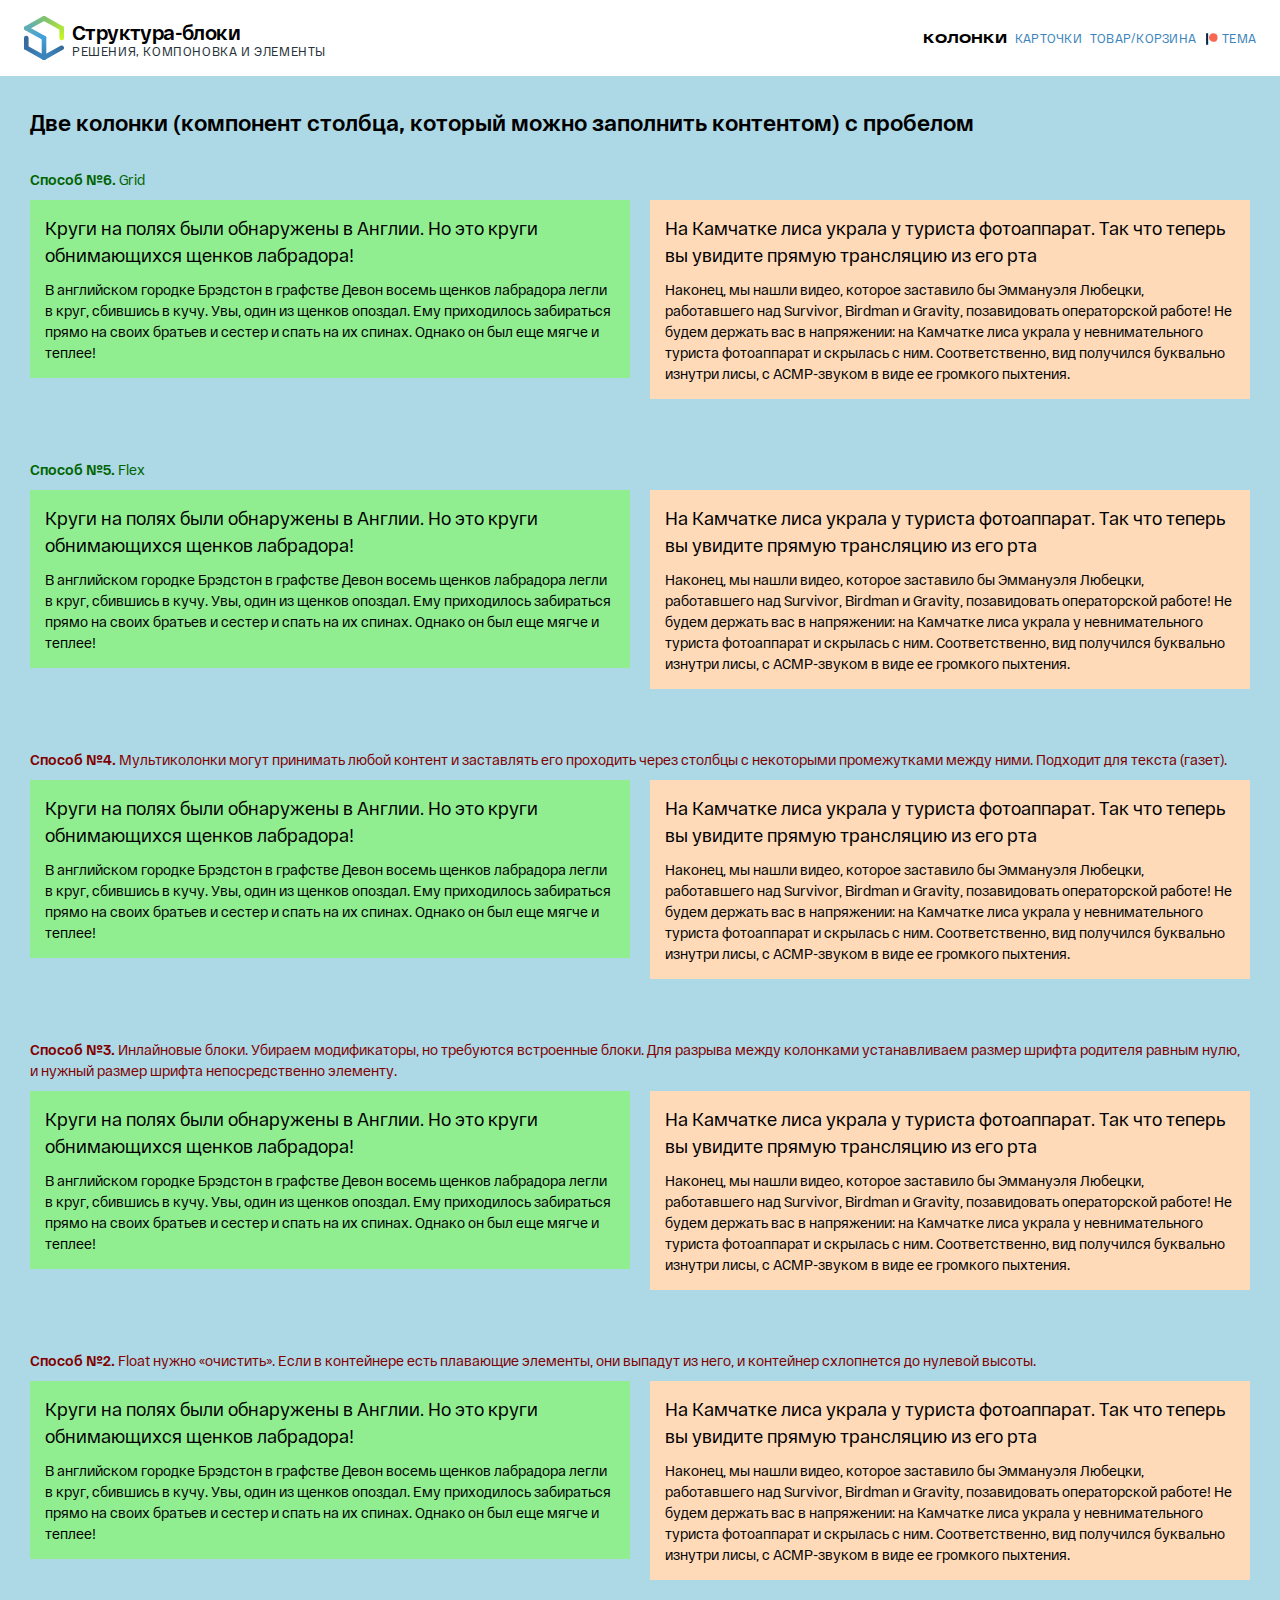
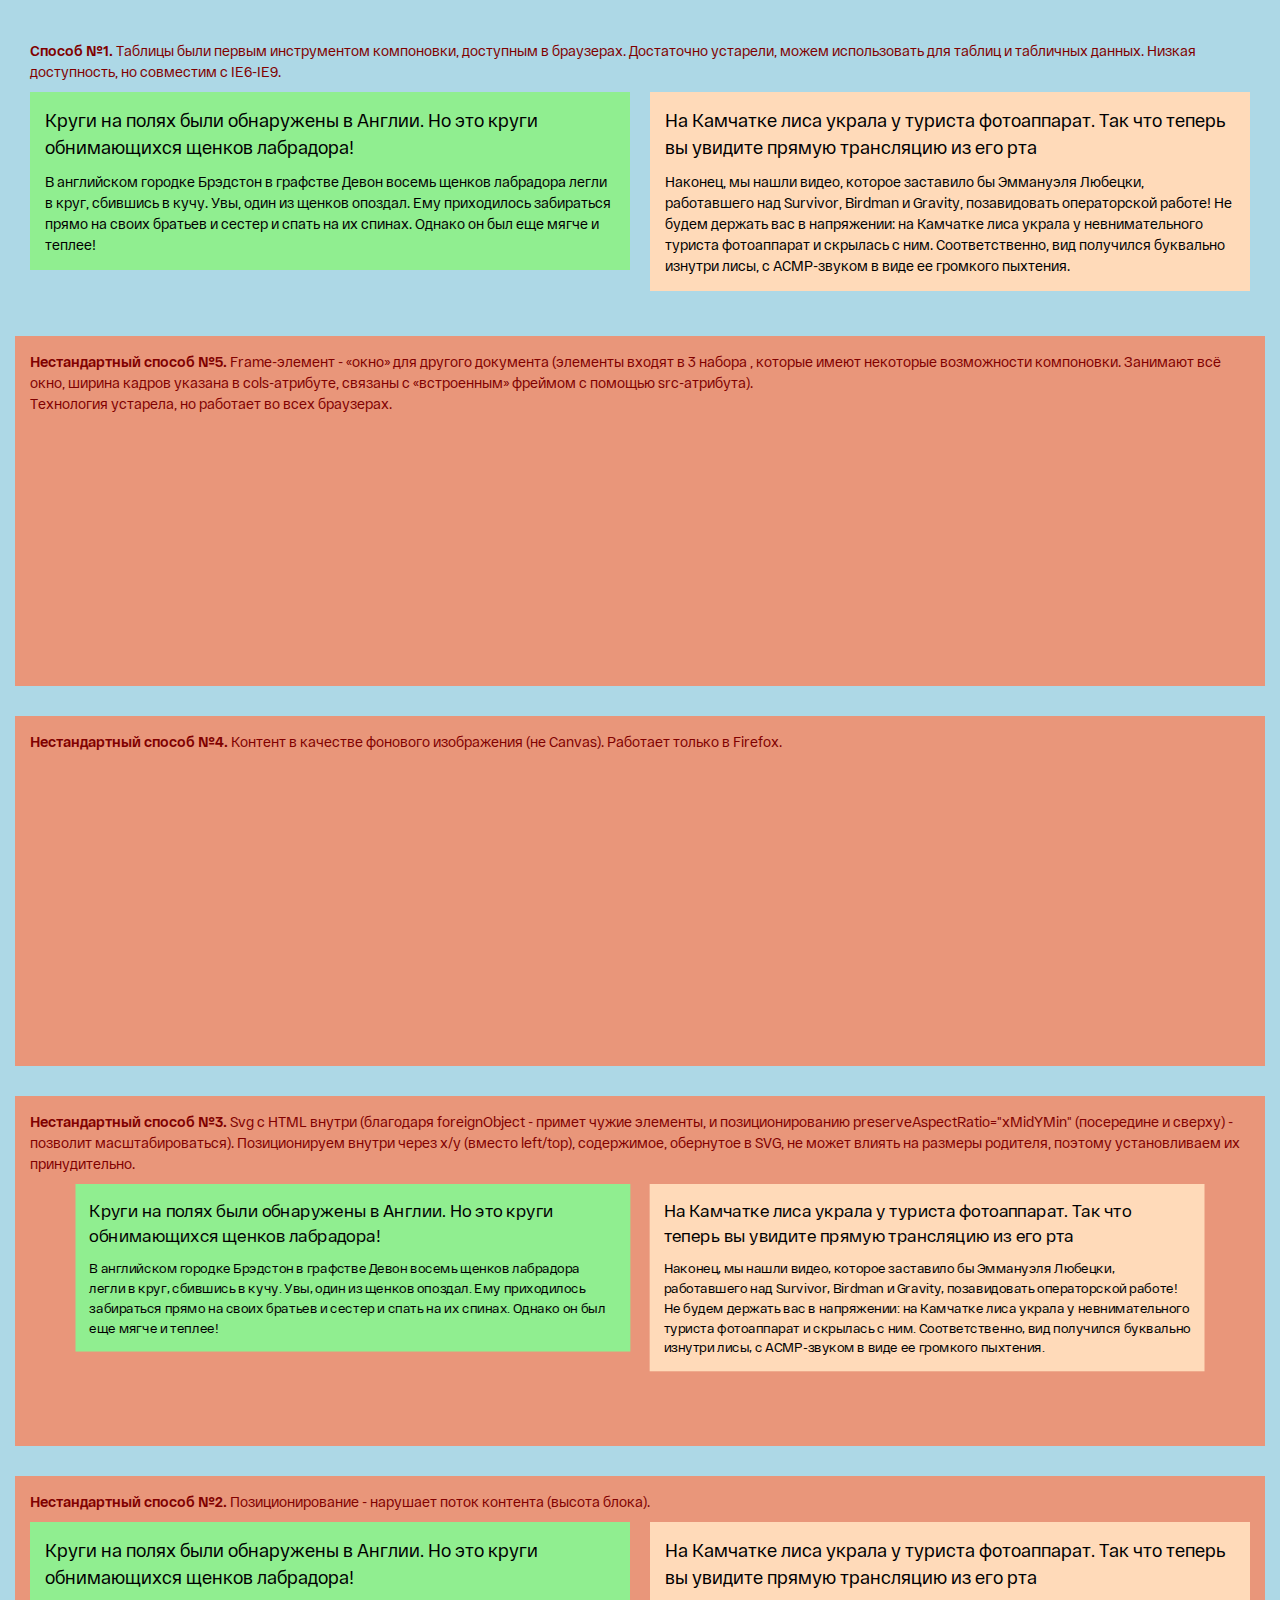
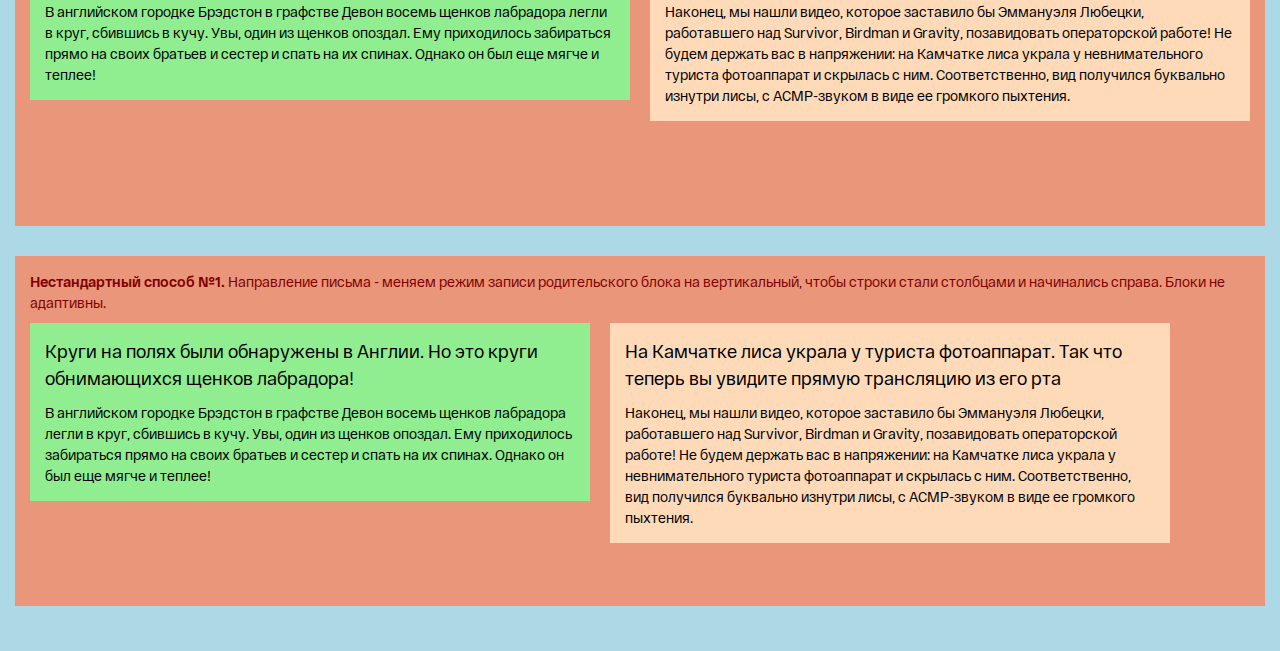
==== commit c8835bc2: "Add Inverted border-radius Card" ====
--- a/index.html
+++ b/index.html
@@ -21,32 +21,30 @@
          <p class="logo__tagline">Решения, компоновка и элементы</p>
       </div>
       <nav class="header__menu menu">
-         <button class="menu__button menu__button--open" type="button" aria-expanded="false" aria-controls="menu__list">
+         <button class="menu__button" type="button" aria-expanded="false" aria-controls="menu__list" aria-label="Открыть меню">
             <svg class="menu__icon" aria-hidden="true" width="32" height="32">
                <use class="menu__icon-menu" href="images/sprite.svg#menu"></use>
                <use class="menu__icon-cross" href="images/sprite.svg#cross"></use>
             </svg>
          </button>
-         <ul class="menu__list menu__list--open" id="menu__list" role="list">
+         <ul class="menu__list" id="menu__list" role="list">
             <li class="menu__item">
                <p class="menu__link menu__link--desc menu__link--inactive">Для мобильного меню используется сетка Grid (gap, выстраивание в колонку)
                   и абсолютное позиционирование (шапка и меню не мешают друг другу, z-index); контент скрывается тенью; иконка открытого и
                   закрытого меню из svg-sprite подключается двумя тегами "use"; капсулирование стилей на базовые и тип экрана (избегаем импорта, подгружаем только необходимые)</p>
             </li>
             <li class="menu__item">
-               <a class="menu__link menu__link--current" href>Колонки</a>
-            </li>
-            <li class="menu__item">
-               <a href="./pages/themes.html" class="menu__link" target="_blank">Тема</a>
-            </li>
-            <li class="menu__item">
-               <a class="menu__link menu__link--inactive">Календарь</a>
-            </li>
-            <li class="menu__item">
-               <a class="menu__link menu__link--inactive">О проекте</a>
-            </li>
-            <li class="menu__item">
-               <a class="menu__link menu__link--patreon" href>Фон</a>
+               <a class="menu__link menu__link--current" href aria-current="page">Колонки</a>
+            </li>
+            <li class="menu__item">
+               <a href="./pages/cards.html" class="menu__link" target="_blank">Карточки</a>
+            </li>
+            <li class="menu__item">
+               <a href="./pages/shop-card.html" class="menu__link" target="_blank">Товар/корзина</a>
+            </li>
+            <li class="menu__item">
+               <a class="menu__link menu__link--patreon"href="./pages/themes.html"
+                            target="_blank">Тема</a>
             </li>
          </ul>
       </nav>
@@ -313,19 +311,7 @@
 
    </section>
 
-   <script>
-      (() => {
-         const menuButton = document.querySelector('.menu__button');
-         const menuList = document.querySelector('.menu__list');
-
-         menuButton.addEventListener('click', () => {
-            let expanded = menuButton.getAttribute('aria-expanded') === 'true' || 'false';
-            menuButton.setAttribute('aria-expanded', !expanded);
-            menuButton.classList.toggle('menu__button--open');
-            menuList.classList.toggle('menu__list--open');
-         });
-      })();
-   </script>
+   <script src="./js/main.js"></script>
 </body>
 
 </html>--- a/css/fonts.css
+++ b/css/fonts.css
@@ -1,197 +1,233 @@
 /* Dewi Regular (Latin) */
 
 @font-face {
-   font-family: 'Dewi';
-   font-style: normal;
-   font-weight: normal;
-   font-display: swap;
-   src: url('../fonts/dewi/regular-latin.woff2') format('woff2');
-   unicode-range: U+0000-00FF, U+0131, U+0152-0153, U+02BB-02BC, U+02C6, U+02DA, U+02DC, U+2000-206F, U+2074, U+20AC, U+2122, U+2191, U+2193, U+2212, U+2215, U+FEFF, U+FFFD;
+    font-family: 'Dewi';
+    font-style: normal;
+    font-weight: normal;
+    font-display: swap;
+    src: url('../fonts/dewi/regular-latin.woff2') format('woff2');
+    unicode-range: U+0000-00FF, U+0131, U+0152-0153, U+02BB-02BC, U+02C6, U+02DA,
+        U+02DC, U+2000-206F, U+2074, U+20AC, U+2122, U+2191, U+2193, U+2212,
+        U+2215, U+FEFF, U+FFFD;
 }
 
 /* Dewi Regular (Latin Extended) */
 
 @font-face {
-   font-family: 'Dewi';
-   font-style: normal;
-   font-weight: normal;
-   font-display: swap;
-   src: url('../fonts/dewi/regular-latin-extended.woff2') format('woff2');
-   unicode-range: U+0100-024F, U+0259, U+1E00-1EFF, U+2020, U+20A0-20AB, U+20AD-20CF, U+2113, U+2C60-2C7F, U+A720-A7FF;
+    font-family: 'Dewi';
+    font-style: normal;
+    font-weight: normal;
+    font-display: swap;
+    src: url('../fonts/dewi/regular-latin-extended.woff2') format('woff2');
+    unicode-range: U+0100-024F, U+0259, U+1E00-1EFF, U+2020, U+20A0-20AB,
+        U+20AD-20CF, U+2113, U+2C60-2C7F, U+A720-A7FF;
 }
 
 /* Dewi Regular (Cyrillic) */
 
 @font-face {
-   font-family: 'Dewi';
-   font-style: normal;
-   font-weight: normal;
-   font-display: swap;
-   src: url('../fonts/dewi/regular-cyrillic.woff2') format('woff2');
-   unicode-range: U+0400-045F, U+0490-0491, U+04B0-04B1, U+2116;
+    font-family: 'Dewi';
+    font-style: normal;
+    font-weight: normal;
+    font-display: swap;
+    src: url('../fonts/dewi/regular-cyrillic.woff2') format('woff2');
+    unicode-range: U+0400-045F, U+0490-0491, U+04B0-04B1, U+2116;
 }
 
 /* Dewi Bold (Latin) */
 
 @font-face {
-   font-family: 'Dewi';
-   font-style: normal;
-   font-weight: bold;
-   font-display: swap;
-   src: url('../fonts/dewi/bold-latin.woff2') format('woff2');
-   unicode-range: U+0000-00FF, U+0131, U+0152-0153, U+02BB-02BC, U+02C6, U+02DA, U+02DC, U+2000-206F, U+2074, U+20AC, U+2122, U+2191, U+2193, U+2212, U+2215, U+FEFF, U+FFFD;
+    font-family: 'Dewi';
+    font-style: normal;
+    font-weight: bold;
+    font-display: swap;
+    src: url('../fonts/dewi/bold-latin.woff2') format('woff2');
+    unicode-range: U+0000-00FF, U+0131, U+0152-0153, U+02BB-02BC, U+02C6, U+02DA,
+        U+02DC, U+2000-206F, U+2074, U+20AC, U+2122, U+2191, U+2193, U+2212,
+        U+2215, U+FEFF, U+FFFD;
 }
 
 /* Dewi Bold (Latin Extended) */
 
 @font-face {
-   font-family: 'Dewi';
-   font-style: normal;
-   font-weight: bold;
-   font-display: swap;
-   src: url('../fonts/dewi/bold-latin-extended.woff2') format('woff2');
-   unicode-range: U+0100-024F, U+0259, U+1E00-1EFF, U+2020, U+20A0-20AB, U+20AD-20CF, U+2113, U+2C60-2C7F, U+A720-A7FF;
+    font-family: 'Dewi';
+    font-style: normal;
+    font-weight: bold;
+    font-display: swap;
+    src: url('../fonts/dewi/bold-latin-extended.woff2') format('woff2');
+    unicode-range: U+0100-024F, U+0259, U+1E00-1EFF, U+2020, U+20A0-20AB,
+        U+20AD-20CF, U+2113, U+2C60-2C7F, U+A720-A7FF;
 }
 
 /* Dewi Bold (Cyrillic) */
 
 @font-face {
-   font-family: 'Dewi';
-   font-style: normal;
-   font-weight: bold;
-   font-display: swap;
-   src: url('../fonts/dewi/bold-cyrillic.woff2') format('woff2');
-   unicode-range: U+0400-045F, U+0490-0491, U+04B0-04B1, U+2116;
+    font-family: 'Dewi';
+    font-style: normal;
+    font-weight: bold;
+    font-display: swap;
+    src: url('../fonts/dewi/bold-cyrillic.woff2') format('woff2');
+    unicode-range: U+0400-045F, U+0490-0491, U+04B0-04B1, U+2116;
 }
 
 /* Dewi Italic (Latin) */
 
 @font-face {
-   font-family: 'Dewi';
-   font-style: italic;
-   font-weight: normal;
-   font-display: swap;
-   src: url('../fonts/dewi/italic-latin.woff2') format('woff2');
-   unicode-range: U+0000-00FF, U+0131, U+0152-0153, U+02BB-02BC, U+02C6, U+02DA, U+02DC, U+2000-206F, U+2074, U+20AC, U+2122, U+2191, U+2193, U+2212, U+2215, U+FEFF, U+FFFD;
+    font-family: 'Dewi';
+    font-style: italic;
+    font-weight: normal;
+    font-display: swap;
+    src: url('../fonts/dewi/italic-latin.woff2') format('woff2');
+    unicode-range: U+0000-00FF, U+0131, U+0152-0153, U+02BB-02BC, U+02C6, U+02DA,
+        U+02DC, U+2000-206F, U+2074, U+20AC, U+2122, U+2191, U+2193, U+2212,
+        U+2215, U+FEFF, U+FFFD;
 }
 
 /* Dewi Italic (Latin Extended) */
 
 @font-face {
-   font-family: 'Dewi';
-   font-style: italic;
-   font-weight: normal;
-   font-display: swap;
-   src: url('../fonts/dewi/italic-latin-extended.woff2') format('woff2');
-   unicode-range: U+0100-024F, U+0259, U+1E00-1EFF, U+2020, U+20A0-20AB, U+20AD-20CF, U+2113, U+2C60-2C7F, U+A720-A7FF;
+    font-family: 'Dewi';
+    font-style: italic;
+    font-weight: normal;
+    font-display: swap;
+    src: url('../fonts/dewi/italic-latin-extended.woff2') format('woff2');
+    unicode-range: U+0100-024F, U+0259, U+1E00-1EFF, U+2020, U+20A0-20AB,
+        U+20AD-20CF, U+2113, U+2C60-2C7F, U+A720-A7FF;
 }
 
 /* Dewi Italic (Cyrillic) */
 
 @font-face {
-   font-family: 'Dewi';
-   font-style: italic;
-   font-weight: normal;
-   font-display: swap;
-   src: url('../fonts/dewi/italic-cyrillic.woff2') format('woff2');
-   unicode-range: U+0400-045F, U+0490-0491, U+04B0-04B1, U+2116;
+    font-family: 'Dewi';
+    font-style: italic;
+    font-weight: normal;
+    font-display: swap;
+    src: url('../fonts/dewi/italic-cyrillic.woff2') format('woff2');
+    unicode-range: U+0400-045F, U+0490-0491, U+04B0-04B1, U+2116;
 }
 
 /* Dewi Expanded Regular (Latin) */
 
 @font-face {
-   font-family: 'Dewi Expanded';
-   font-style: normal;
-   font-weight: normal;
-   font-display: swap;
-   src: url('../fonts/dewi-expanded/regular-latin.woff2') format('woff2');
-   unicode-range: U+0000-00FF, U+0131, U+0152-0153, U+02BB-02BC, U+02C6, U+02DA, U+02DC, U+2000-206F, U+2074, U+20AC, U+2122, U+2191, U+2193, U+2212, U+2215, U+FEFF, U+FFFD;
+    font-family: 'Dewi Expanded';
+    font-style: normal;
+    font-weight: normal;
+    font-display: swap;
+    src: url('../fonts/dewi-expanded/regular-latin.woff2') format('woff2');
+    unicode-range: U+0000-00FF, U+0131, U+0152-0153, U+02BB-02BC, U+02C6, U+02DA,
+        U+02DC, U+2000-206F, U+2074, U+20AC, U+2122, U+2191, U+2193, U+2212,
+        U+2215, U+FEFF, U+FFFD;
 }
 
 /* Dewi Expanded Regular (Latin Extended) */
 
 @font-face {
-   font-family: 'Dewi Expanded';
-   font-style: normal;
-   font-weight: normal;
-   font-display: swap;
-   src: url('../fonts/dewi-expanded/regular-latin-extended.woff2') format('woff2');
-   unicode-range: U+0100-024F, U+0259, U+1E00-1EFF, U+2020, U+20A0-20AB, U+20AD-20CF, U+2113, U+2C60-2C7F, U+A720-A7FF;
+    font-family: 'Dewi Expanded';
+    font-style: normal;
+    font-weight: normal;
+    font-display: swap;
+    src: url('../fonts/dewi-expanded/regular-latin-extended.woff2')
+        format('woff2');
+    unicode-range: U+0100-024F, U+0259, U+1E00-1EFF, U+2020, U+20A0-20AB,
+        U+20AD-20CF, U+2113, U+2C60-2C7F, U+A720-A7FF;
 }
 
 /* Dewi Expanded Regular (Cyrillic) */
 
 @font-face {
-   font-family: 'Dewi Expanded';
-   font-style: normal;
-   font-weight: normal;
-   font-display: swap;
-   src: url('../fonts/dewi-expanded/regular-cyrillic.woff2') format('woff2');
-   unicode-range: U+0400-045F, U+0490-0491, U+04B0-04B1, U+2116;
+    font-family: 'Dewi Expanded';
+    font-style: normal;
+    font-weight: normal;
+    font-display: swap;
+    src: url('../fonts/dewi-expanded/regular-cyrillic.woff2') format('woff2');
+    unicode-range: U+0400-045F, U+0490-0491, U+04B0-04B1, U+2116;
 }
 
 /* Dewi Expanded Bold (Latin) */
 
 @font-face {
-   font-family: 'Dewi Expanded';
-   font-style: normal;
-   font-weight: bold;
-   font-display: swap;
-   src: url('../fonts/dewi-expanded/bold-latin.woff2') format('woff2');
-   unicode-range: U+0000-00FF, U+0131, U+0152-0153, U+02BB-02BC, U+02C6, U+02DA, U+02DC, U+2000-206F, U+2074, U+20AC, U+2122, U+2191, U+2193, U+2212, U+2215, U+FEFF, U+FFFD;
+    font-family: 'Dewi Expanded';
+    font-style: normal;
+    font-weight: bold;
+    font-display: swap;
+    src: url('../fonts/dewi-expanded/bold-latin.woff2') format('woff2');
+    unicode-range: U+0000-00FF, U+0131, U+0152-0153, U+02BB-02BC, U+02C6, U+02DA,
+        U+02DC, U+2000-206F, U+2074, U+20AC, U+2122, U+2191, U+2193, U+2212,
+        U+2215, U+FEFF, U+FFFD;
 }
 
 /* Dewi Expanded Bold (Latin Extended) */
 
 @font-face {
-   font-family: 'Dewi Expanded';
-   font-style: normal;
-   font-weight: bold;
-   font-display: swap;
-   src: url('../fonts/dewi-expanded/bold-latin.woff2') format('woff2');
-   unicode-range: U+0100-024F, U+0259, U+1E00-1EFF, U+2020, U+20A0-20AB, U+20AD-20CF, U+2113, U+2C60-2C7F, U+A720-A7FF;
+    font-family: 'Dewi Expanded';
+    font-style: normal;
+    font-weight: bold;
+    font-display: swap;
+    src: url('../fonts/dewi-expanded/bold-latin.woff2') format('woff2');
+    unicode-range: U+0100-024F, U+0259, U+1E00-1EFF, U+2020, U+20A0-20AB,
+        U+20AD-20CF, U+2113, U+2C60-2C7F, U+A720-A7FF;
 }
 
 /* Dewi Expanded Bold (Cyrillic) */
 
 @font-face {
-   font-family: 'Dewi Expanded';
-   font-style: normal;
-   font-weight: bold;
-   font-display: swap;
-   src: url('../fonts/dewi-expanded/bold-cyrillic.woff2') format('woff2');
-   unicode-range: U+0400-045F, U+0490-0491, U+04B0-04B1, U+2116;
+    font-family: 'Dewi Expanded';
+    font-style: normal;
+    font-weight: bold;
+    font-display: swap;
+    src: url('../fonts/dewi-expanded/bold-cyrillic.woff2') format('woff2');
+    unicode-range: U+0400-045F, U+0490-0491, U+04B0-04B1, U+2116;
 }
 
 /* Rostin Regular (Latin) */
 
 @font-face {
-   font-family: 'Rostin';
-   font-style: normal;
-   font-weight: normal;
-   font-display: swap;
-   src: url('../fonts/rostin/regular-latin.woff2') format('woff2');
-   unicode-range: U+0000-00FF, U+0131, U+0152-0153, U+02BB-02BC, U+02C6, U+02DA, U+02DC, U+2000-206F, U+2074, U+20AC, U+2122, U+2191, U+2193, U+2212, U+2215, U+FEFF, U+FFFD;
+    font-family: 'Rostin';
+    font-style: normal;
+    font-weight: normal;
+    font-display: swap;
+    src: url('../fonts/rostin/regular-latin.woff2') format('woff2');
+    unicode-range: U+0000-00FF, U+0131, U+0152-0153, U+02BB-02BC, U+02C6, U+02DA,
+        U+02DC, U+2000-206F, U+2074, U+20AC, U+2122, U+2191, U+2193, U+2212,
+        U+2215, U+FEFF, U+FFFD;
 }
 
 /* Rostin Regular (Latin Extended) */
 
 @font-face {
-   font-family: 'Rostin';
-   font-style: normal;
-   font-weight: normal;
-   font-display: swap;
-   src: url('../fonts/rostin/regular-latin-extended.woff2') format('woff2');
-   unicode-range: U+0100-024F, U+0259, U+1E00-1EFF, U+2020, U+20A0-20AB, U+20AD-20CF, U+2113, U+2C60-2C7F, U+A720-A7FF;
+    font-family: 'Rostin';
+    font-style: normal;
+    font-weight: normal;
+    font-display: swap;
+    src: url('../fonts/rostin/regular-latin-extended.woff2') format('woff2');
+    unicode-range: U+0100-024F, U+0259, U+1E00-1EFF, U+2020, U+20A0-20AB,
+        U+20AD-20CF, U+2113, U+2C60-2C7F, U+A720-A7FF;
 }
 
 /* Rostin Regular (Cyrillic) */
 
 @font-face {
-   font-family: 'Rostin';
-   font-style: normal;
-   font-weight: normal;
-   font-display: swap;
-   src: url('../fonts/rostin/regular-cyrillic.woff2') format('woff2');
-   unicode-range: U+0400-045F, U+0490-0491, U+04B0-04B1, U+2116;
-}+    font-family: 'Rostin';
+    font-style: normal;
+    font-weight: normal;
+    font-display: swap;
+    src: url('../fonts/rostin/regular-cyrillic.woff2') format('woff2');
+    unicode-range: U+0400-045F, U+0490-0491, U+04B0-04B1, U+2116;
+}
+
+/* Noto Sans Regular + SemiBold */
+@font-face {
+    font-family: 'Noto Sans';
+    src: url('../fonts/noto-sans/NotoSansRegular.woff2') format('woff2');
+    font-display: swap;
+    font-weight: 400;
+    font-style: normal;
+}
+
+@font-face {
+    font-family: 'Noto Sans';
+    src: url('../fonts/noto-sans/NotoSansSemiBold.woff2') format('woff2');
+    font-display: swap;
+    font-weight: 600;
+    font-style: normal;
+}
--- a/css/base.css
+++ b/css/base.css
@@ -1,3 +1,4 @@
+@import url("https://fonts.googleapis.com/css?family=Poppins:200,300,400,500,600,700,800,900&display=swap");
 /* Обнуление и общие стили */
 *,
 *::after,
@@ -38,7 +39,7 @@
 a,
 a:visited,
 a:hover {
-    /* text-decoration: none; */
+    text-decoration: none;
 }
 
 :focus,
@@ -162,9 +163,13 @@
    padding: 0px 15px;
 } */
 
-/* Переменные */
-
+/** Переменные */
 :root {
+    --clr: #083d41;
+    /* --color-dark: #4d4d4d;
+	--color-light: #808080;
+	--accent-color: #5d71dd; */
+
     --basic-black: #000000;
     --basic-dark: #273238;
     --basic-semi-light: #696969;
@@ -246,7 +251,7 @@
     pointer-events: none;
 }
 
-.menu__link--current {
+.menu__link[aria-current] {
     font-family: 'Dewi Expanded', sans-serif;
     font-weight: 900;
     text-decoration: none;
@@ -268,7 +273,7 @@
     margin-left: -18px;
     width: 16px;
     height: 16px;
-    content: url('../../images/patreon.svg');
+    content: url('../images/patreon.svg');
 }
 
 /* =------ title --------------------------------------= */
@@ -278,6 +283,63 @@
     font-weight: 700;
 }
 
+.title span {
+    color: var(--special-extra-dark);
+}
+
+/* =------ box-description --------------------------------------= */
+.box-description {
+    padding: 20px 0;
+    display: flex;
+    justify-content: space-between;
+}
+.box-description__link {
+    margin-right: 20px;
+    flex: 0 1 auto;
+    width: -webkit-fit-content;
+    width: -moz-fit-content;
+    width: fit-content;
+    color: var(--clr);
+    font-size: 16px;
+}
+.box-description__image {
+    /* flex: 0 0 70%; */
+    max-width: 200px;
+}
+.box-description__image img {
+    width: 100%;
+}
+/* =------ cards-box --------------------------------------= */
+.cards-box {
+    padding: 20px 0;
+    display: flex;
+    justify-content: center;
+    align-items: center;
+    background-color: var(--clr);
+    /* background-color: var(--basic-light); */
+}
+.cards-box__item {
+    margin-bottom: 30px;
+}
+
+.imgBx {
+    position: absolute;
+    inset: 0;
+    overflow: hidden;
+    border-radius: 50%;
+}
+.card__video {  
+    border-radius: 15px;
+}
+.imgBx img,
+.card__video video {
+    position: absolute;
+    width: 100%;
+    height: 100%;
+    -o-object-fit: cover;
+    object-fit: cover;
+}
+
 /* =------ news --------------------------------------= */
 
 .news--first {
@@ -297,7 +359,7 @@
     background-color: peachpuff;
 }
 
-@media (width > 736px) {
+@media (width > 767.98px) {
     .logo__image {
         grid-row: span 2;
     }
@@ -333,18 +395,237 @@
         align-self: center;
     }
 }
-
+/* ======= CARDS-PAGE ===================================================================================== */
+
+.card {
+    position: relative;
+    width: 320px;
+    height: 430px;
+    display: flex;
+    flex-direction: column;
+    justify-content: space-between;
+}
+.card__box {
+    position: relative;
+    width: 110%;
+    height: 200px;
+    background-color: var(--basic-light);
+    border-radius: 15px;
+}
+.card__box:nth-child(1)::before,
+.card__box:nth-child(1)::after,
+.card__box:nth-child(2)::before,
+.card__box:nth-child(2)::after,
+.card__content button:before,
+.card__content button:after {
+    content: '';
+    position: absolute;
+    width: 20px;
+    height: 20px;
+    background: transparent;
+    z-index: 10;
+}
+.card__box:nth-child(1)::before,
+.card__box:nth-child(1)::after {
+    border-bottom-left-radius: 20px;
+    box-shadow: -6px 6px var(--clr);
+}
+
+.card__box:nth-child(2)::before,
+.card__box:nth-child(2)::after {
+    border-top-left-radius: 20px;
+    box-shadow: -6px -6px var(--clr);
+}
+
+.card__box:nth-child(1)::before {
+    top: 106px;
+    left: -1px;
+}
+.card__box:nth-child(1)::after {
+    bottom: -1px;
+    left: 104px;
+}
+.card__box:nth-child(2) {
+    width: 100%;
+    height: 220px;
+}
+.card__box:nth-child(2)::before {
+    bottom: 106px;
+    left: -1px;
+}
+.card__box:nth-child(2)::after {
+    top: -1px;
+    left: 109px;
+}
+.card__content button:before {
+    top: 22px;
+    left: -29px;    
+    border-top-right-radius: 20px;
+    box-shadow: 5px -7px var(--basic-light);
+}
+.card__content button:after {
+    top: 22px;
+    right: -29px;    
+    border-top-left-radius: 20px;
+    box-shadow: -5px -7px var(--basic-light);
+}
+
+.card__circle {
+    position: absolute;
+    top: 50%;
+    left: -70px;
+    transform: translateY(-50%);
+    width: 180px;
+    height: 180px;
+    border-radius: 50%;
+    background-color: #afe63a;
+    border: 10px solid var(--clr);
+}
+
+.card__content {
+    padding: 30px 10px 20px;
+    position: absolute;
+    inset: 0;
+    display: flex;
+    flex-direction: column;
+    align-items: center;
+    gap: 20px;
+    font-family: Poppins, sans-serif;
+}
+.card__content h2 {
+    padding-left: 120px;
+    width: 100%;
+    font-size: 1.3em;
+    letter-spacing: 0.1em;
+    line-height: 1.1;
+    font-weight: 600;
+    color: #333;
+    text-transform: uppercase;
+}
+.card__content h2 span {
+  font-size: 0.9em;
+  font-weight: 500;
+  letter-spacing: 0.05em;
+  color: #e91e63;
+  text-transform: initial;
+}
+
+.card__content ul {
+    padding: 0 10px;
+    width: 100%;
+    position: relative;
+    top: 15px;
+    display: grid;
+    grid-template-columns: repeat(3, 1fr);
+    justify-content: space-evenly;
+}
+
+.card__content ul li {    
+    padding: 0 10px;
+    list-style: none;
+    display: flex;
+    flex-direction: column;
+    text-align: center;
+    font-size: 1em;
+    font-weight: 500;
+    color: #999;
+}
+.card__content ul li:not(:last-child) {
+    border-right: 1px solid #ccc;
+}
+
+.card__content ul li span {
+    font-size: 1.75em;    
+    color: #333;
+}
+
+.card__content button {
+    position: relative;
+    top: 25px;
+    padding: 8px 30px;
+    cursor: pointer;
+    font-size: 1em;
+    font-weight: 500;
+    letter-spacing: 0.2em;
+    text-transform: uppercase;
+    color: var(--basic-white);
+    background: #03a9f4;
+    border-radius: 30px;
+    border: 5px solid var(--clr);
+    box-shadow: 0 0 0 10px var(--basic-light);
+    transition: 0.5s;
+}
+
+.card__content button:hover {
+    letter-spacing: 0.5em;
+    background: #ff3d7f;
+}
+
+/* ======= SHOP-PAGE ===================================================================================== */
+.cards {
+    padding: 100px;
+    font-family: 'Noto Sans', sans-serif;
+}
+
+.cards__item {
+}
+.product {
+}
+.product__switch {
+}
+.image-switch {
+}
+.image-switch__item {
+}
+.image-switch__img {
+}
+.product__image-pagination {
+}
+.image-pagination {
+}
+.image-pagination__item {
+}
+.product__title {
+}
+.product__props {
+}
+.product__rating {
+}
+.rating {
+}
+.rating__icon {
+}
+.rating__star {
+}
+.product_testimonials {
+}
+.product__info {
+}
+.product__term {
+}
+.product__available {
+}
+.product__price {
+}
+.product-price {
+}
+.product-price__current {
+}
+.product-price__old {
+}
+.product__btn {
+}
 /* ======= THEMES-PAGE ===================================================================================== */
-.themes-page {
+.sky {
     display: grid;
     place-content: center;
-    background-color: var(--back-color, #c7cbcc);
-    background-image: var(--back-image);
+    background-color: var(--sky-color, #c7cbcc);
+    background-image: var(--sky-image);
     background-position: 50% 50%;
     background-size: cover;
     background-repeat: no-repeat;
 }
-.themes-page span {
+.celestial-body {
     width: 20vmin;
     height: 20vmin;
     border-radius: 50%;
@@ -359,6 +640,77 @@
         1vmin 0 10vmin var(--celestial-body-glow-2, rgba(252, 181, 2, 0.4));
 }
 
+/* =------ switcher-themes --------------------------------------= */
+.switcher {
+    padding: 2px;
+    position: absolute;
+    bottom: 36px;
+    left: 50%;
+    transform: translateX(-50%);
+    display: grid;
+    grid-template-columns: 1fr 1fr 1fr;
+}
+.switcher__legend {
+    position: absolute;
+    opacity: 0;
+    pointer-events: none;
+}
+.switcher__radio {
+    -webkit-appearance: none;
+    -moz-appearance: none;
+    appearance: none;
+    width: 32px;
+    height: 32px;
+    background-position: center;
+    background-repeat: no-repeat;
+    background-size: 24px;
+    transition: -webkit-filter 0.2s ease-in;
+    transition: filter 0.2s ease-in;
+    transition: filter 0.2s ease-in, -webkit-filter 0.2s ease-in;
+}
+.switcher__radio:focus {
+    outline: none;
+}
+
+.switcher__status {
+    position: absolute;
+    top: 0;
+    right: 0;
+    bottom: 0;
+    left: 0;
+    z-index: -1;
+    box-shadow: 0 0 0 2px rgb(0 0 0 / 0.2);
+    border-radius: 18px;
+    background-color: rgb(255 255 255 / 0.5);
+    background-repeat: no-repeat;
+    background-image: url('../images/status.svg');
+    background-size: 32px;
+    background-position: center;
+    transition: background-position 0.2s ease-in;
+}
+/* для пользователей, пользующихся только клавиатурой */
+.switcher__radio:focus-visible ~ .switcher__status {
+    box-shadow: 0 0 0 2px black;
+}
+.switcher__radio--light {
+    background-image: url('../images/light.svg');
+}
+.switcher__radio--auto {
+    background-image: url('../images/auto.svg');
+}
+.switcher__radio--dark {
+    background-image: url('../images/dark.svg');
+}
+.switcher__radio--light:checked ~ .switcher__status {
+    background-position: left 2px center;
+}
+.switcher__radio--auto:checked ~ .switcher__status {
+    background-position: center center;
+}
+.switcher__radio--dark:checked ~ .switcher__status {
+    background-position: right 2px center;
+}
+
 /* ======= COLUMNS-SECTION ===================================================================================== */
 .columns-section {
     margin: auto;
@@ -552,3 +904,4 @@
 .columns-writing__item + .columns-writing__item {
     margin-left: 20px;
 }
+}
--- a/css/mobile.css
+++ b/css/mobile.css
@@ -1,73 +1,74 @@
-@media (width <=736px) {
-   .menu {
-      display: grid;
-   }
+@media (width <=767.98px) {
+    .menu {
+        display: grid;
+    }
 
-   .menu__button {
-      margin-top: 24px;
-      margin-right: 16px;
-      justify-self: end;
-      z-index: 1;
-   }
+    .menu__button {
+        margin-top: 24px;
+        margin-right: 16px;
+        justify-self: end;
+        z-index: 1;
+    }
 
-   .menu__icon {
-      stroke: var(--basic-black, #000000);
-   }
+    .menu__icon {
+        stroke: var(--basic-black, #000000);
+    }
 
-   .menu__icon:hover {
-      stroke: var(--special-neutral, #61afb4);
-   }
+    .menu__icon:hover {
+        stroke: var(--special-neutral, #61afb4);
+    }
 
-   .menu__icon-menu,
-   .menu__link--desc,
-   .menu__button--open .menu__icon-cross {
-      display: block;
-   }
+    .menu__icon-menu,
+    .menu__link--desc,
+    .menu__button--open .menu__icon-cross {
+        display: block;
+    }
 
-   .menu__icon-cross,
-   .menu__button--open .menu__icon-menu {
-      display: none;
-   }
+    .menu__icon-cross,
+    .menu__button--open .menu__icon-menu {
+        display: none;
+    }
 
-   .menu__list {
-      padding: 12px 64px 24px;
-      display: none;
-      row-gap: 8px;
-      background-color: var(--basic-white, #fff);
-      box-shadow: 0 50vh 0 50vh var(--special-dark-10a, rgb(59, 132, 187, 0.1));
-   }
+    .menu__list {
+        padding: 12px 64px 24px;
+        display: none;
+        row-gap: 8px;
+        background-color: var(--basic-white, #fff);
+        box-shadow: 0 50vh 0 50vh
+            var(--special-dark-10a, rgb(59, 132, 187, 0.1));
+    }
 
-   .menu__list--open {
-      display: grid;
-   }
+    .menu__list--open {
+        display: grid;
+    }
 
-   .menu__link--patreon {
-      margin-left: -18px;
-   }
+    .menu__link--patreon {
+        margin-left: -18px;
+    }
 
-   .header {
-      padding-left: 16px;
-      padding-right: 16px;
-   }
+    .header {
+        padding-left: 16px;
+        padding-right: 16px;
+    }
 
-   .header__menu {
-      position: absolute;
-      top: 0;
-      left: 0;
-      right: 0;
-   }
+    .header__menu {
+        position: absolute;
+        top: 0;
+        left: 0;
+        right: 0;
+    }
 
-   .header__logo {
-      z-index: 1;
-   }
+    .header__logo {
+        z-index: 1;
+    }
 }
 
-@media (width <=736px) {
-   .logo__title {
-      align-self: center;
-   }
+@media (width <=767.98px) {
+    .logo__title {
+        align-self: center;
+    }
 
-   .logo__tagline {
-      display: none;
-   }
-}+    .logo__tagline {
+        display: none;
+    }
+}
